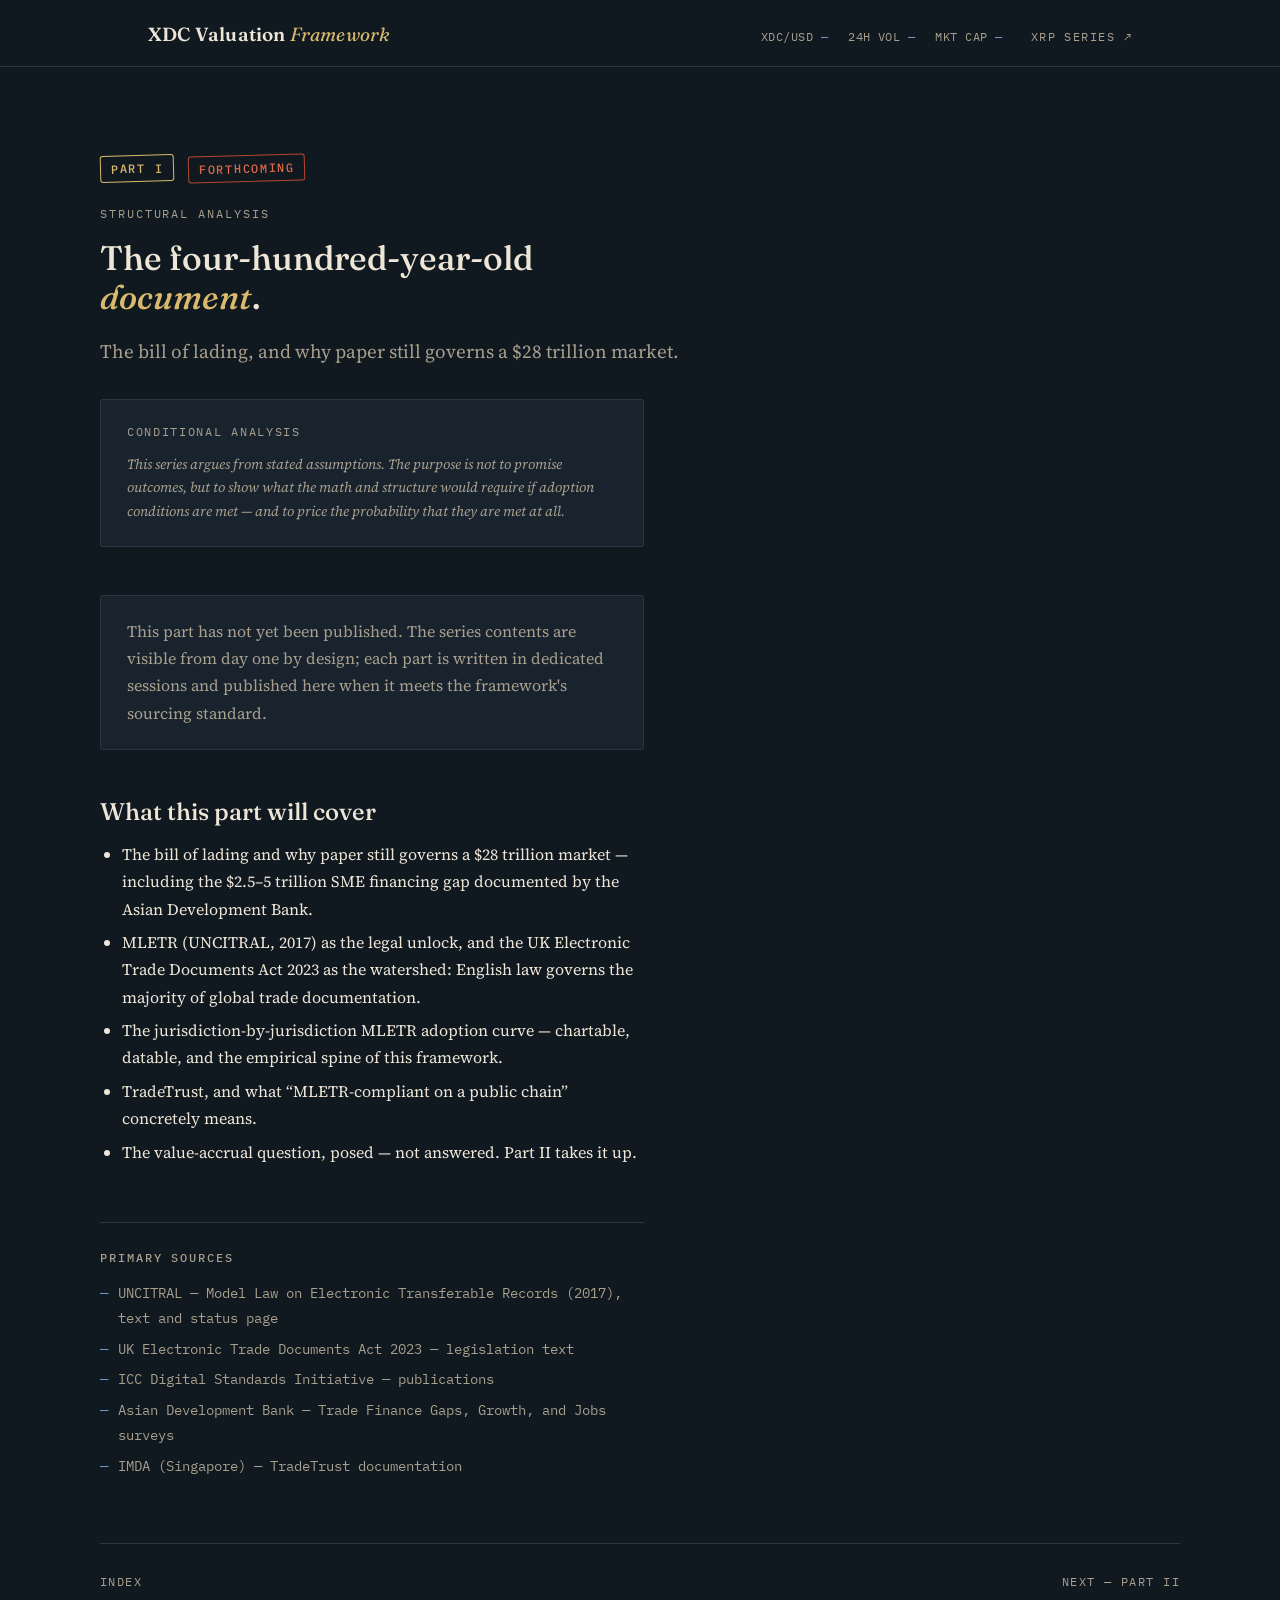
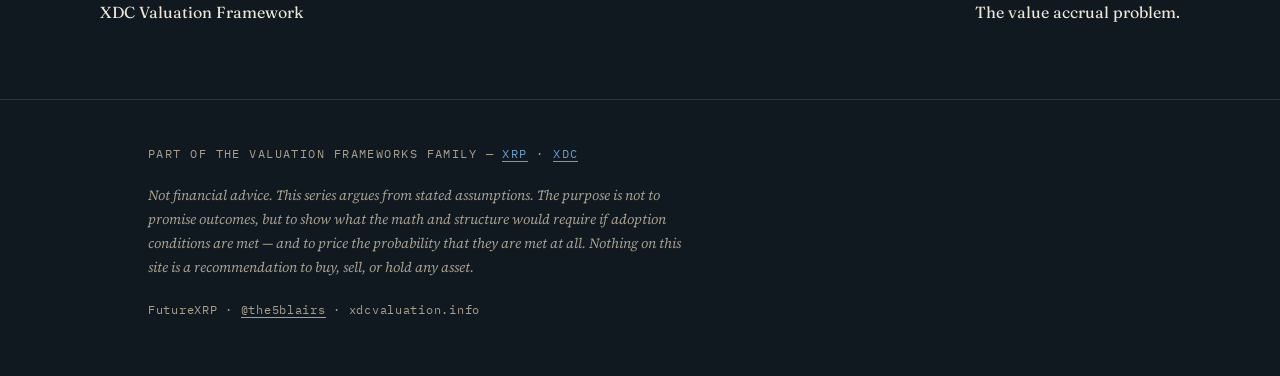
==== part1/index.html @ a6dd6096 "Build Phase 1 of xdcvaluation.info: landing page, design system, feeds, article shells - Documentary" ====
<!DOCTYPE html>
<html lang="en">
<head>
  <meta charset="utf-8">
  <meta name="viewport" content="width=device-width, initial-scale=1">
  <title>Part I — The four-hundred-year-old document. · XDC Valuation Framework</title>
  <meta name="description" content="The bill of lading, MLETR, the UK Electronic Trade Documents Act 2023, and the jurisdiction-by-jurisdiction legal transition that makes electronic trade documents possible.">
  <link rel="canonical" href="https://xdcvaluation.info/part1/">
  <meta name="theme-color" content="#101820">

  <meta property="og:type" content="article">
  <meta property="og:site_name" content="XDC Valuation Framework">
  <meta property="og:title" content="Part I — The four-hundred-year-old document.">
  <meta property="og:description" content="The bill of lading, MLETR, the UK Electronic Trade Documents Act 2023, and the jurisdiction-by-jurisdiction legal transition that makes electronic trade documents possible.">
  <meta property="og:url" content="https://xdcvaluation.info/part1/">
  <meta property="og:image" content="https://xdcvaluation.info/assets/og-image.png">
  <meta name="twitter:card" content="summary_large_image">
  <meta name="twitter:title" content="Part I — The four-hundred-year-old document.">
  <meta name="twitter:description" content="The bill of lading, MLETR, the UK Electronic Trade Documents Act 2023, and the jurisdiction-by-jurisdiction legal transition that makes electronic trade documents possible.">
  <meta name="twitter:image" content="https://xdcvaluation.info/assets/og-image.png">

  <link rel="icon" href="/assets/favicon.svg" type="image/svg+xml">
  <link rel="icon" href="/assets/favicon.png" type="image/png" sizes="600x600">

  <link rel="preconnect" href="https://fonts.googleapis.com">
  <link rel="preconnect" href="https://fonts.gstatic.com" crossorigin>
  <link rel="stylesheet" href="https://fonts.googleapis.com/css2?family=Fraunces:ital,opsz,wght@0,9..144,400..600;1,9..144,400..600&family=Source+Serif+4:ital,opsz,wght@0,8..60,400;0,8..60,600;1,8..60,400&family=IBM+Plex+Mono:wght@400;500&display=swap">
  <link rel="stylesheet" href="/styles.css">
</head>
<body>
  <a class="skip-link" href="#main">Skip to content</a>

  <header class="site-header">
    <div class="wrap">
      <div class="wordmark"><a href="/">XDC Valuation <span class="wordmark-sub">Framework</span></a></div>
      <div class="ticker" id="ticker" aria-label="XDC market data">
        <span>XDC/USD <span class="ticker-value" data-ticker="price">—</span></span>
        <span>24H VOL <span class="ticker-value" data-ticker="volume">—</span></span>
        <span>MKT CAP <span class="ticker-value" data-ticker="mcap">—</span></span>
      </div>
      <a class="sibling-link" href="https://xrpvaluation.info" rel="noopener">XRP Series ↗</a>
    </div>
  </header>

  <main id="main">
    <article class="article wrap">
      <header class="article-header">
        <div class="stamp-row">
          <span class="stamp stamp-manila">Part I</span>
          <span class="stamp stamp-seal">Forthcoming</span>
        </div>
        <p class="kicker">Structural Analysis</p>
        <h1>The four-hundred-year-old <em>document</em>.</h1>
        <p class="dek">The bill of lading, and why paper still governs a $28 trillion market.</p>
        <div class="panel panel-conditional">
          <span class="panel-label">Conditional analysis</span>
          <p>This series argues from stated assumptions. The purpose is not to promise outcomes, but to show what the math and structure would require if adoption conditions are met — and to price the probability that they are met at all.</p>
        </div>
      </header>

      <div class="article-body">
        <p class="forthcoming-note">This part has not yet been published. The series contents are visible from day one by design; each part is written in dedicated sessions and published here when it meets the framework's sourcing standard.</p>

        <h2>What this part will cover</h2>
        <ul>
          <li>The bill of lading and why paper still governs a $28 trillion market — including the $2.5–5 trillion SME financing gap documented by the Asian Development Bank.</li>
          <li>MLETR (UNCITRAL, 2017) as the legal unlock, and the UK Electronic Trade Documents Act 2023 as the watershed: English law governs the majority of global trade documentation.</li>
          <li>The jurisdiction-by-jurisdiction MLETR adoption curve — chartable, datable, and the empirical spine of this framework.</li>
          <li>TradeTrust, and what “MLETR-compliant on a public chain” concretely means.</li>
          <li>The value-accrual question, posed — not answered. Part II takes it up.</li>
        </ul>

        <section class="sources" aria-label="Primary sources">
          <h2>Primary sources</h2>
          <ul>
            <li>UNCITRAL — Model Law on Electronic Transferable Records (2017), text and status page</li>
            <li>UK Electronic Trade Documents Act 2023 — legislation text</li>
            <li>ICC Digital Standards Initiative — publications</li>
            <li>Asian Development Bank — Trade Finance Gaps, Growth, and Jobs surveys</li>
            <li>IMDA (Singapore) — TradeTrust documentation</li>
          </ul>
        </section>
      </div>

      <nav class="prevnext" aria-label="Series navigation">
        <a href="/" class="prevnext-prev">
          <span class="prevnext-label">Index</span>
          <span class="prevnext-title">XDC Valuation Framework</span>
        </a>
        <a href="/part2/" class="prevnext-next">
          <span class="prevnext-label">Next — Part II</span>
          <span class="prevnext-title">The value accrual problem.</span>
        </a>
      </nav>
    </article>
  </main>

  <footer class="site-footer">
    <div class="wrap">
      <p class="footer-family">Part of the Valuation Frameworks family — <a href="https://xrpvaluation.info" rel="noopener">XRP</a> · <a href="/">XDC</a></p>
      <p class="footer-disclaimer">Not financial advice. This series argues from stated assumptions. The purpose is not to promise outcomes, but to show what the math and structure would require if adoption conditions are met — and to price the probability that they are met at all. Nothing on this site is a recommendation to buy, sell, or hold any asset.</p>
      <p class="footer-credit">FutureXRP · <a href="https://x.com/the5blairs" rel="noopener">@the5blairs</a> · xdcvaluation.info</p>
    </div>
  </footer>

  <script src="/main.js" defer></script>
</body>
</html>
---- styles.css ----
/* ============================================================
   XDC Valuation Framework — xdcvaluation.info
   Design system: "The Documentary Ledger"
   Trade documents, manila tags, carbon-copy ink, wax seals.
   ============================================================ */

/* ---------- Tokens ---------- */

:root {
  --ink:        #101820;  /* page background — deep documentary ink */
  --ink-raised: #18232E;  /* cards, panels */
  --paper:      #EDE6D6;  /* primary text — aged document paper */
  --paper-dim:  #A89F8D;  /* secondary text, captions */
  --manila:     #D9B96C;  /* primary accent — manila tag / ledger gilt */
  --carbon:     #6E9BC5;  /* secondary accent — carbon-copy blue */
  --seal:       #B5482E;  /* warnings, falsification, "Forthcoming" ONLY */
  --seal-text:  #D96A4A;  /* seal red lifted for small text (AA contrast on ink) */
  --rule:       #2A3642;  /* hairline ledger rules */

  --font-display: "Fraunces", Georgia, serif;
  --font-body: "Source Serif 4", Georgia, serif;
  --font-mono: "IBM Plex Mono", "Courier New", monospace;

  --fs-12: 12px;
  --fs-14: 14px;
  --fs-16: 16px;
  --fs-19: 19px;
  --fs-24: 24px;
  --fs-34: clamp(27px, 2.4vw + 18px, 34px);
  --fs-52: clamp(36px, 4.4vw + 20px, 52px);

  --measure: 68ch;
  --gutter: clamp(20px, 5vw, 48px);
  --max-width: 1080px;
}

/* ---------- Reset / base ---------- */

*, *::before, *::after { box-sizing: border-box; }

html {
  -webkit-text-size-adjust: 100%;
  scroll-behavior: smooth;
}

@media (prefers-reduced-motion: reduce) {
  html { scroll-behavior: auto; }
  *, *::before, *::after {
    animation-duration: 0.01ms !important;
    animation-iteration-count: 1 !important;
    transition-duration: 0.01ms !important;
  }
}

body {
  margin: 0;
  background: var(--ink);
  color: var(--paper);
  font-family: var(--font-body);
  font-size: var(--fs-16);
  line-height: 1.7;
  font-weight: 400;
}

h1, h2, h3, h4 {
  font-family: var(--font-display);
  font-weight: 500;
  line-height: 1.15;
  margin: 0;
}

h1 em, h2 em, h3 em, .em-accent {
  font-style: italic;
  color: var(--manila);
}

p { margin: 0 0 1em; }

a {
  color: var(--manila);
  text-decoration: none;
  border-bottom: 1px solid transparent;
  transition: border-color 120ms ease, color 120ms ease;
}

a:hover { border-bottom-color: var(--manila); }

/* Links inside running text carry a visible underline, not just color */
p a, .article-body li a, .sources li a {
  border-bottom-color: currentColor;
}

:focus-visible {
  outline: 2px solid var(--carbon);
  outline-offset: 2px;
}

img, svg { max-width: 100%; height: auto; }

ul, ol { padding-left: 1.4em; margin: 0 0 1em; }
li { margin-bottom: 0.4em; }

.skip-link {
  position: absolute;
  left: -9999px;
  top: 0;
  background: var(--ink-raised);
  color: var(--paper);
  padding: 8px 16px;
  z-index: 100;
  font-family: var(--font-mono);
  font-size: var(--fs-14);
}

.skip-link:focus {
  left: var(--gutter);
}

.wrap {
  max-width: var(--max-width);
  margin: 0 auto;
  padding-left: var(--gutter);
  padding-right: var(--gutter);
}

/* ---------- The Customs Stamp (signature element) ---------- */

.stamp {
  display: inline-block;
  font-family: var(--font-mono);
  font-size: var(--fs-12);
  font-weight: 500;
  text-transform: uppercase;
  letter-spacing: 0.14em;
  padding: 4px 10px 3px;
  border: 1px solid currentColor;
  border-radius: 3px;
  transform: rotate(-1.5deg);
  line-height: 1.5;
  white-space: nowrap;
}

.stamp-manila { color: var(--manila); }
.stamp-carbon { color: var(--carbon); }
.stamp-seal   { color: var(--seal-text); border-color: var(--seal); }

.stamp-row {
  display: flex;
  flex-wrap: wrap;
  gap: 10px 14px;
  align-items: center;
  margin-bottom: 18px;
}

/* ---------- Header bar ---------- */

.site-header {
  border-bottom: 1px solid var(--rule);
}

.site-header .wrap {
  display: flex;
  flex-wrap: wrap;
  align-items: baseline;
  gap: 8px 28px;
  padding-top: 18px;
  padding-bottom: 16px;
}

.wordmark {
  font-family: var(--font-display);
  font-size: var(--fs-19);
  font-weight: 600;
  letter-spacing: 0.01em;
}

.wordmark a {
  color: var(--paper);
  border-bottom: none;
}

.wordmark a:hover { color: var(--manila); }

.wordmark .wordmark-sub {
  font-style: italic;
  font-weight: 400;
  color: var(--manila);
}

.ticker {
  font-family: var(--font-mono);
  font-size: var(--fs-12);
  color: var(--paper-dim);
  letter-spacing: 0.04em;
  display: flex;
  flex-wrap: wrap;
  gap: 4px 20px;
  margin-left: auto;
}

.ticker .ticker-value {
  color: var(--carbon);
  font-weight: 500;
}

.sibling-link {
  font-family: var(--font-mono);
  font-size: var(--fs-12);
  text-transform: uppercase;
  letter-spacing: 0.12em;
  color: var(--paper-dim);
}

.sibling-link:hover {
  color: var(--manila);
  border-bottom-color: transparent;
}

@media (max-width: 720px) {
  .ticker {
    margin-left: 0;
    flex-basis: 100%;
    order: 3;
  }
}

/* ---------- Section scaffolding: ledger rules ---------- */

.section {
  border-top: 1px solid var(--rule);
  padding: 56px 0 72px;
}

.section-heading {
  display: flex;
  flex-wrap: wrap;
  align-items: baseline;
  gap: 8px 20px;
  margin: -56px 0 36px;           /* pull the heading up onto the rule */
  padding-top: 0;
  transform: translateY(-50%);
}

.section-heading h2 {
  font-size: var(--fs-24);
  background: var(--ink);
  padding-right: 18px;
}

.section-heading .section-index {
  font-family: var(--font-mono);
  font-size: var(--fs-12);
  color: var(--paper-dim);
  letter-spacing: 0.14em;
  text-transform: uppercase;
  background: var(--ink);
  padding-right: 14px;
}

.section-intro {
  max-width: var(--measure);
  color: var(--paper-dim);
  font-size: var(--fs-16);
  margin-bottom: 36px;
}

.section-intro strong { color: var(--paper); font-weight: 600; }

/* ---------- Hero ---------- */

.hero {
  padding: clamp(56px, 9vw, 110px) 0 64px;
}

.hero .stamp { margin-bottom: 26px; }

.hero h1 {
  font-size: var(--fs-52);
  font-weight: 550;
  max-width: 16ch;
  margin-bottom: 22px;
}

.hero .dek {
  font-size: var(--fs-19);
  color: var(--paper-dim);
  max-width: 52ch;
  margin-bottom: 40px;
}

/* Orchestrated page-load rise — hero only */
@media (prefers-reduced-motion: no-preference) {
  .hero > * {
    opacity: 0;
    transform: translateY(14px);
    animation: hero-rise 700ms cubic-bezier(0.22, 1, 0.36, 1) forwards;
  }
  .hero > *:nth-child(1) { animation-delay: 60ms; }
  .hero > *:nth-child(2) { animation-delay: 160ms; }
  .hero > *:nth-child(3) { animation-delay: 280ms; }
  .hero > *:nth-child(4) { animation-delay: 400ms; }
  @keyframes hero-rise {
    to { opacity: 1; transform: translateY(0); }
  }
}

/* ---------- Panels ---------- */

.panel {
  background: var(--ink-raised);
  border: 1px solid var(--rule);
  border-radius: 2px;
  padding: 22px 26px;
  max-width: var(--measure);
}

.panel .panel-label {
  display: block;
  font-family: var(--font-mono);
  font-size: var(--fs-12);
  text-transform: uppercase;
  letter-spacing: 0.14em;
  color: var(--paper-dim);
  margin-bottom: 10px;
}

.panel p:last-child { margin-bottom: 0; }

.panel-conditional p {
  font-size: var(--fs-14);
  color: var(--paper-dim);
  font-style: italic;
}

/* The honest core — the open question */
.open-question {
  padding: 0 0 72px;
}

.open-question .panel {
  border-left: 3px solid var(--carbon);
  padding: 28px 30px;
}

.open-question .stamp { margin-bottom: 18px; }

.open-question p {
  font-size: var(--fs-19);
  line-height: 1.65;
}

.open-question p:last-of-type { margin-bottom: 0; }

/* ---------- Contents list ---------- */

.contents-list {
  list-style: none;
  padding: 0;
  margin: 0;
  max-width: 76ch;
}

.contents-list li {
  display: grid;
  grid-template-columns: 92px 1fr;
  gap: 6px 22px;
  padding: 16px 0;
  border-bottom: 1px solid var(--rule);
  margin: 0;
}

.contents-list li:first-child { border-top: 1px solid var(--rule); }

.contents-list .contents-number {
  font-family: var(--font-mono);
  font-size: var(--fs-12);
  text-transform: uppercase;
  letter-spacing: 0.12em;
  color: var(--manila);
  padding-top: 5px;
}

.contents-list .contents-title {
  font-family: var(--font-display);
  font-size: var(--fs-19);
  font-weight: 500;
}

.contents-list .contents-title a {
  color: var(--paper);
  border-bottom: none;
}

.contents-list .contents-title a:hover { color: var(--manila); }

.contents-list .contents-line {
  grid-column: 2;
  font-size: var(--fs-14);
  color: var(--paper-dim);
  margin: 0;
}

.contents-list .contents-status {
  grid-column: 2;
  font-family: var(--font-mono);
  font-size: var(--fs-12);
  letter-spacing: 0.12em;
  text-transform: uppercase;
  color: var(--seal-text);
}

@media (max-width: 520px) {
  .contents-list li { grid-template-columns: 1fr; }
  .contents-list .contents-line,
  .contents-list .contents-status { grid-column: 1; }
}

/* ---------- Cards ---------- */

.cards {
  display: grid;
  grid-template-columns: repeat(auto-fill, minmax(300px, 1fr));
  gap: 22px;
}

.card {
  background: var(--ink-raised);
  border: 1px solid var(--rule);
  border-radius: 2px;
  padding: 24px 26px 22px;
  display: flex;
  flex-direction: column;
  transition: border-color 140ms ease;
  position: relative;
}

.card:hover { border-color: var(--manila); }

.card.card-coming:hover { border-color: var(--rule); }

.card .stamp-row { margin-bottom: 14px; }

.card .card-kicker {
  font-family: var(--font-mono);
  font-size: var(--fs-12);
  text-transform: uppercase;
  letter-spacing: 0.14em;
  color: var(--paper-dim);
  margin-bottom: 10px;
}

.card h3 {
  font-size: var(--fs-24);
  margin-bottom: 12px;
}

.card h3 a {
  color: var(--paper);
  border-bottom: none;
}

/* Whole-card click target without nesting interactive content */
.card h3 a::after {
  content: "";
  position: absolute;
  inset: 0;
}

.card h3 a:hover { color: inherit; }

.card .card-summary {
  font-size: var(--fs-14);
  color: var(--paper-dim);
  line-height: 1.65;
  margin-bottom: 16px;
}

.card .card-inside {
  list-style: none;
  padding: 0;
  margin: 0 0 18px;
  border-top: 1px solid var(--rule);
}

.card .card-inside li {
  font-size: var(--fs-14);
  color: var(--paper);
  padding: 8px 0 7px 18px;
  border-bottom: 1px solid var(--rule);
  margin: 0;
  position: relative;
}

.card .card-inside li::before {
  content: "·";
  position: absolute;
  left: 2px;
  color: var(--manila);
}

.card .card-meta {
  margin-top: auto;
  display: flex;
  flex-wrap: wrap;
  align-items: baseline;
  gap: 6px 14px;
  font-family: var(--font-mono);
  font-size: var(--fs-12);
  color: var(--paper-dim);
}

.card .card-tags {
  display: flex;
  flex-wrap: wrap;
  gap: 6px 12px;
}

.card .card-tag {
  color: var(--carbon);
  letter-spacing: 0.06em;
  text-transform: uppercase;
}

.card .card-date {
  margin-left: auto;
  letter-spacing: 0.06em;
}

.card.card-coming h3 { color: var(--paper-dim); }

.feed-empty,
.feed-error {
  font-family: var(--font-mono);
  font-size: var(--fs-14);
  color: var(--paper-dim);
  letter-spacing: 0.04em;
}

/* ---------- Falsification block ---------- */

.falsification {
  border: 1px solid var(--seal);
  border-radius: 2px;
  padding: 24px 26px;
  max-width: var(--measure);
  margin: 36px 0 0;
}

.falsification .stamp { margin-bottom: 16px; }

.falsification ol {
  font-family: var(--font-mono);
  font-size: var(--fs-14);
  line-height: 1.75;
  color: var(--paper);
  margin: 0;
  padding-left: 1.6em;
}

.falsification ol li { margin-bottom: 0.9em; }
.falsification ol li:last-child { margin-bottom: 0; }

.falsification .falsification-note {
  font-size: var(--fs-14);
  color: var(--paper-dim);
  margin: 14px 0 0;
  font-style: italic;
}

/* ---------- About ---------- */

.about-body {
  max-width: var(--measure);
}

.about-body p { font-size: var(--fs-16); }

/* ---------- Footer ---------- */

.site-footer {
  border-top: 1px solid var(--rule);
  padding: 44px 0 56px;
  font-size: var(--fs-14);
  color: var(--paper-dim);
}

.site-footer .footer-family {
  font-family: var(--font-mono);
  font-size: var(--fs-12);
  text-transform: uppercase;
  letter-spacing: 0.12em;
  margin-bottom: 20px;
}

.site-footer .footer-family a { color: var(--carbon); }

.site-footer .footer-disclaimer {
  max-width: var(--measure);
  font-style: italic;
}

.site-footer .footer-credit {
  font-family: var(--font-mono);
  font-size: var(--fs-12);
  letter-spacing: 0.06em;
  margin-top: 20px;
  margin-bottom: 0;
}

.site-footer .footer-credit a { color: var(--paper-dim); }
.site-footer .footer-credit a:hover { color: var(--manila); }

/* ---------- Article pages ---------- */

.article {
  padding: clamp(48px, 7vw, 88px) 0 72px;
}

.article-header {
  margin-bottom: 48px;
}

.article-header .kicker {
  font-family: var(--font-mono);
  font-size: var(--fs-12);
  text-transform: uppercase;
  letter-spacing: 0.16em;
  color: var(--paper-dim);
  margin: 22px 0 14px;
}

.article-header h1 {
  font-size: var(--fs-34);
  max-width: 22ch;
  margin-bottom: 18px;
}

.article-header .dek {
  font-size: var(--fs-19);
  color: var(--paper-dim);
  max-width: var(--measure);
  margin-bottom: 32px;
}

.article-body {
  max-width: var(--measure);
}

.article-body h2 {
  font-size: var(--fs-24);
  margin: 48px 0 16px;
}

.article-body h3 {
  font-size: var(--fs-19);
  margin: 36px 0 12px;
}

.article-body p { font-size: var(--fs-16); }

.article-body blockquote {
  margin: 28px 0;
  padding: 4px 0 4px 24px;
  border-left: 2px solid var(--manila);
  font-style: italic;
  color: var(--paper-dim);
}

.article-body figure {
  margin: 32px 0;
}

.article-body figcaption {
  font-family: var(--font-mono);
  font-size: var(--fs-12);
  color: var(--paper-dim);
  letter-spacing: 0.06em;
  margin-top: 10px;
}

.article-body table {
  width: 100%;
  border-collapse: collapse;
  font-family: var(--font-mono);
  font-size: var(--fs-14);
  margin: 28px 0;
}

.article-body th, .article-body td {
  text-align: left;
  padding: 9px 14px 8px 0;
  border-bottom: 1px solid var(--rule);
}

.article-body th {
  color: var(--paper-dim);
  font-weight: 500;
  text-transform: uppercase;
  font-size: var(--fs-12);
  letter-spacing: 0.1em;
}

.forthcoming-note {
  background: var(--ink-raised);
  border: 1px solid var(--rule);
  border-radius: 2px;
  padding: 22px 26px;
  font-size: var(--fs-16);
  color: var(--paper-dim);
}

/* Sources block — the typewritten manifest voice */
.sources {
  border-top: 1px solid var(--rule);
  margin-top: 56px;
  padding-top: 8px;
}

.sources h2 {
  font-family: var(--font-mono);
  font-size: var(--fs-12);
  font-weight: 500;
  text-transform: uppercase;
  letter-spacing: 0.16em;
  color: var(--paper-dim);
  margin: 20px 0 16px;
}

.sources ul {
  list-style: none;
  padding: 0;
  margin: 0;
  font-family: var(--font-mono);
  font-size: var(--fs-14);
  line-height: 1.8;
}

.sources li {
  padding-left: 18px;
  position: relative;
  color: var(--paper-dim);
}

.sources li::before {
  content: "—";
  position: absolute;
  left: 0;
  color: var(--carbon);
}

.sources a { color: var(--carbon); }

/* Prev / next */
.prevnext {
  display: flex;
  justify-content: space-between;
  gap: 20px;
  border-top: 1px solid var(--rule);
  margin-top: 64px;
  padding-top: 28px;
  font-family: var(--font-mono);
  font-size: var(--fs-14);
}

.prevnext a {
  color: var(--paper-dim);
  max-width: 44%;
}

.prevnext a:hover { color: var(--manila); border-bottom-color: transparent; }

.prevnext .prevnext-label {
  display: block;
  font-size: var(--fs-12);
  text-transform: uppercase;
  letter-spacing: 0.12em;
  color: var(--paper-dim);
  margin-bottom: 6px;
}

.prevnext .prevnext-title {
  font-family: var(--font-display);
  font-size: var(--fs-16);
  color: var(--paper);
}

.prevnext a:hover .prevnext-title { color: var(--manila); }

.prevnext .prevnext-next { text-align: right; margin-left: auto; }

/* ---------- Small screens ---------- */

@media (max-width: 420px) {
  .card { padding: 20px 18px 18px; }
  .panel { padding: 18px 18px; }
  .open-question .panel { padding: 22px 20px; }
}
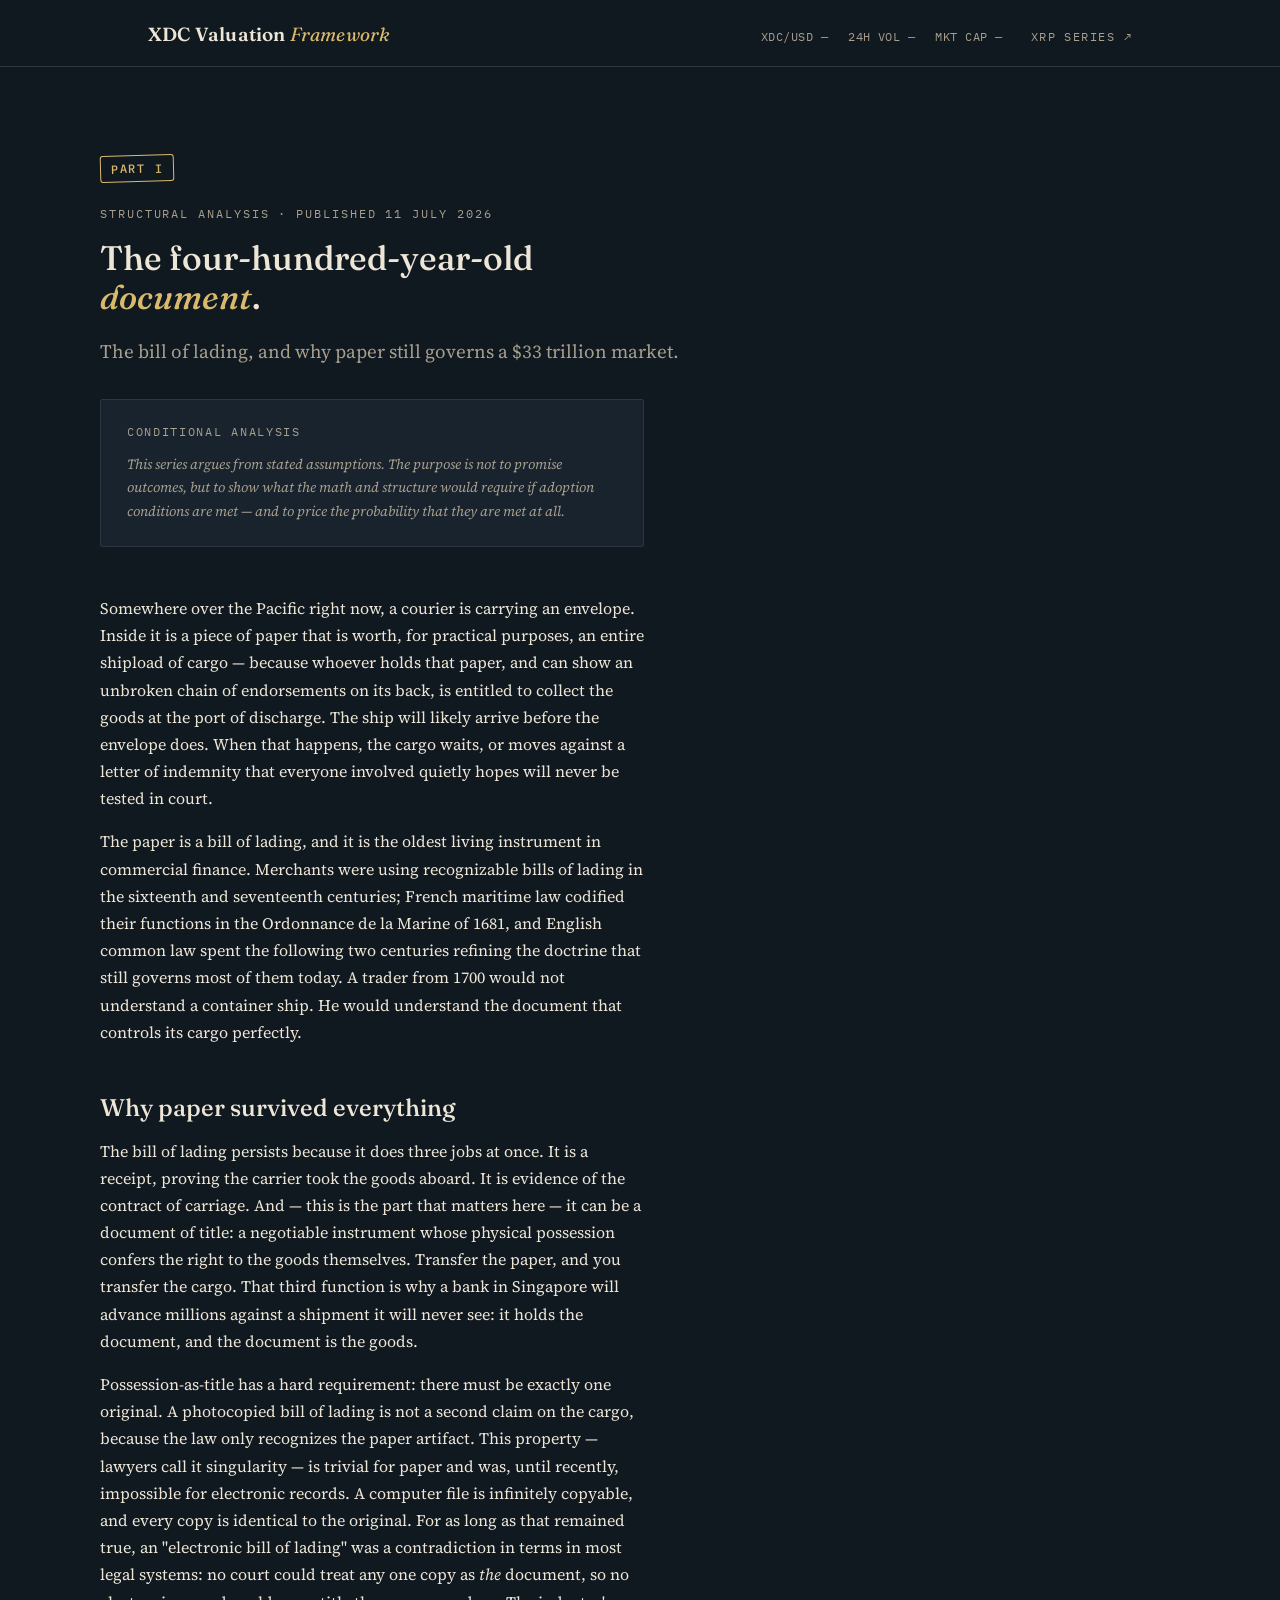
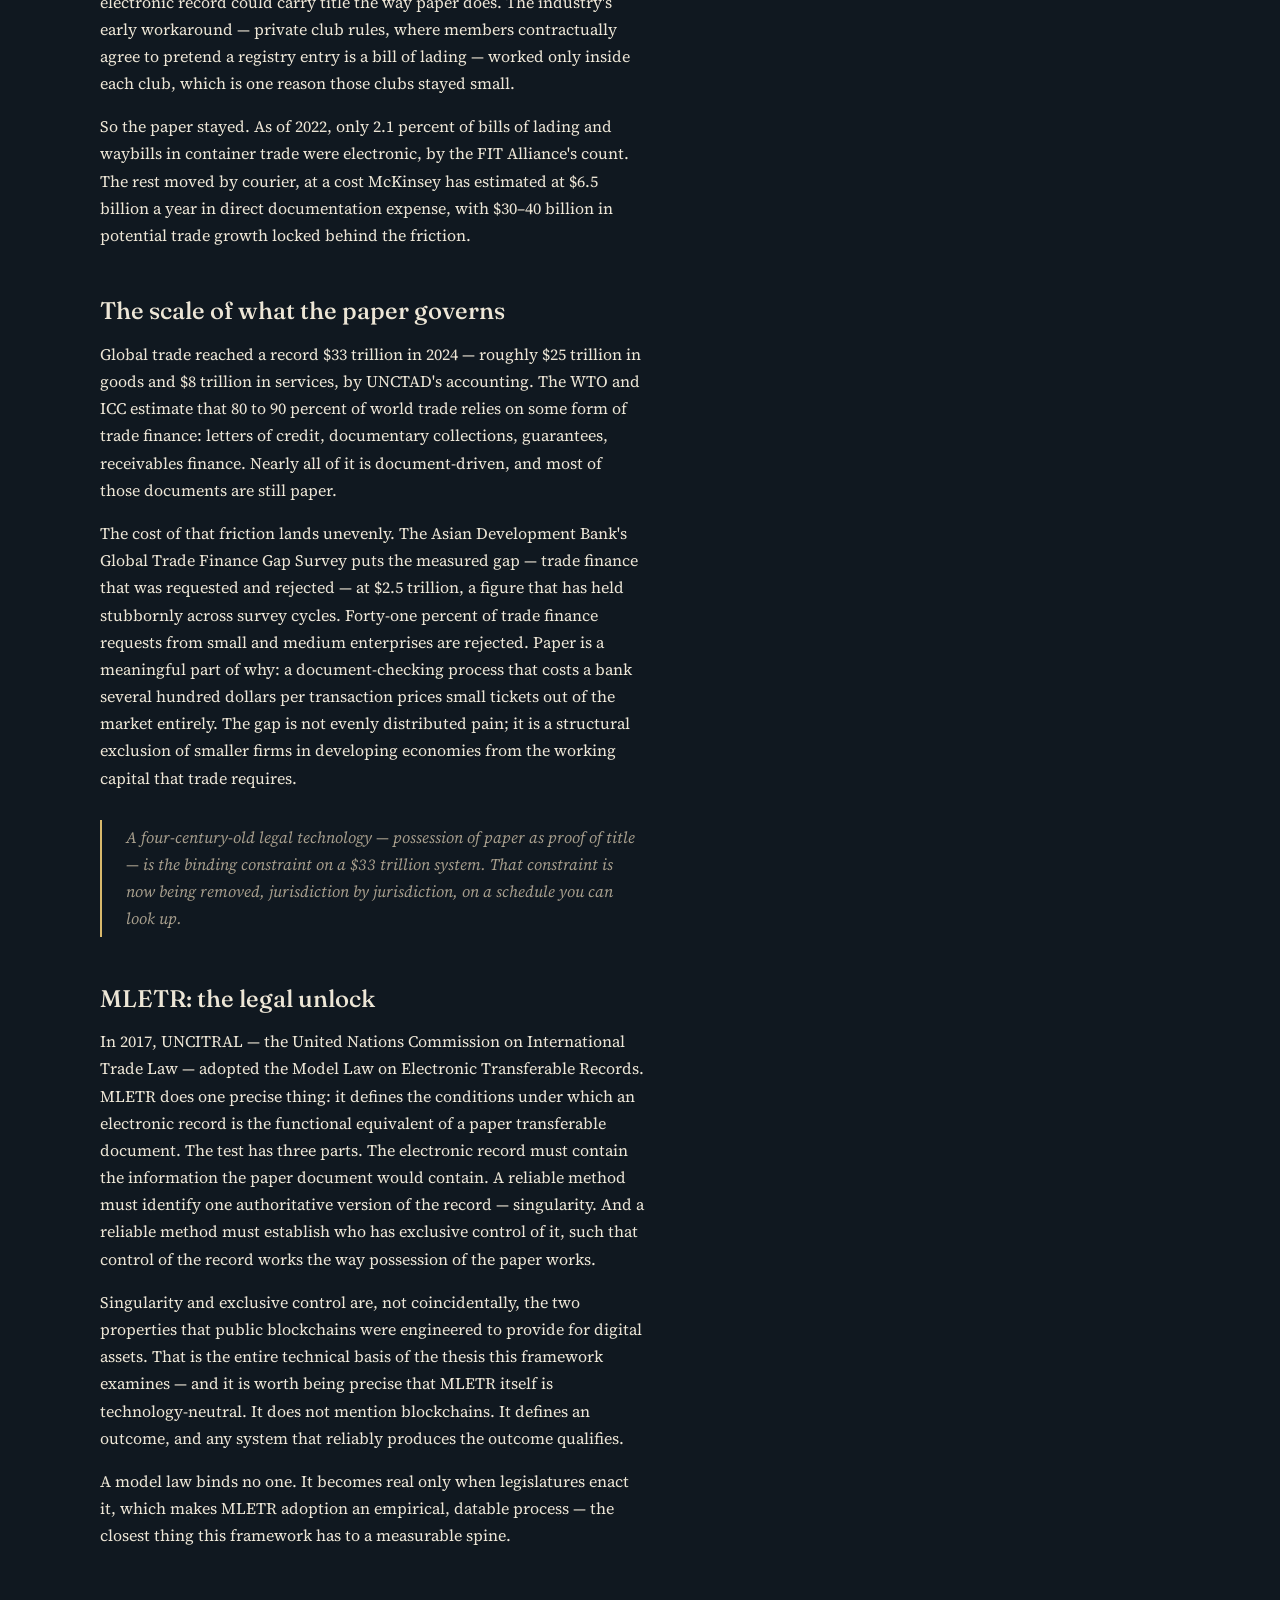
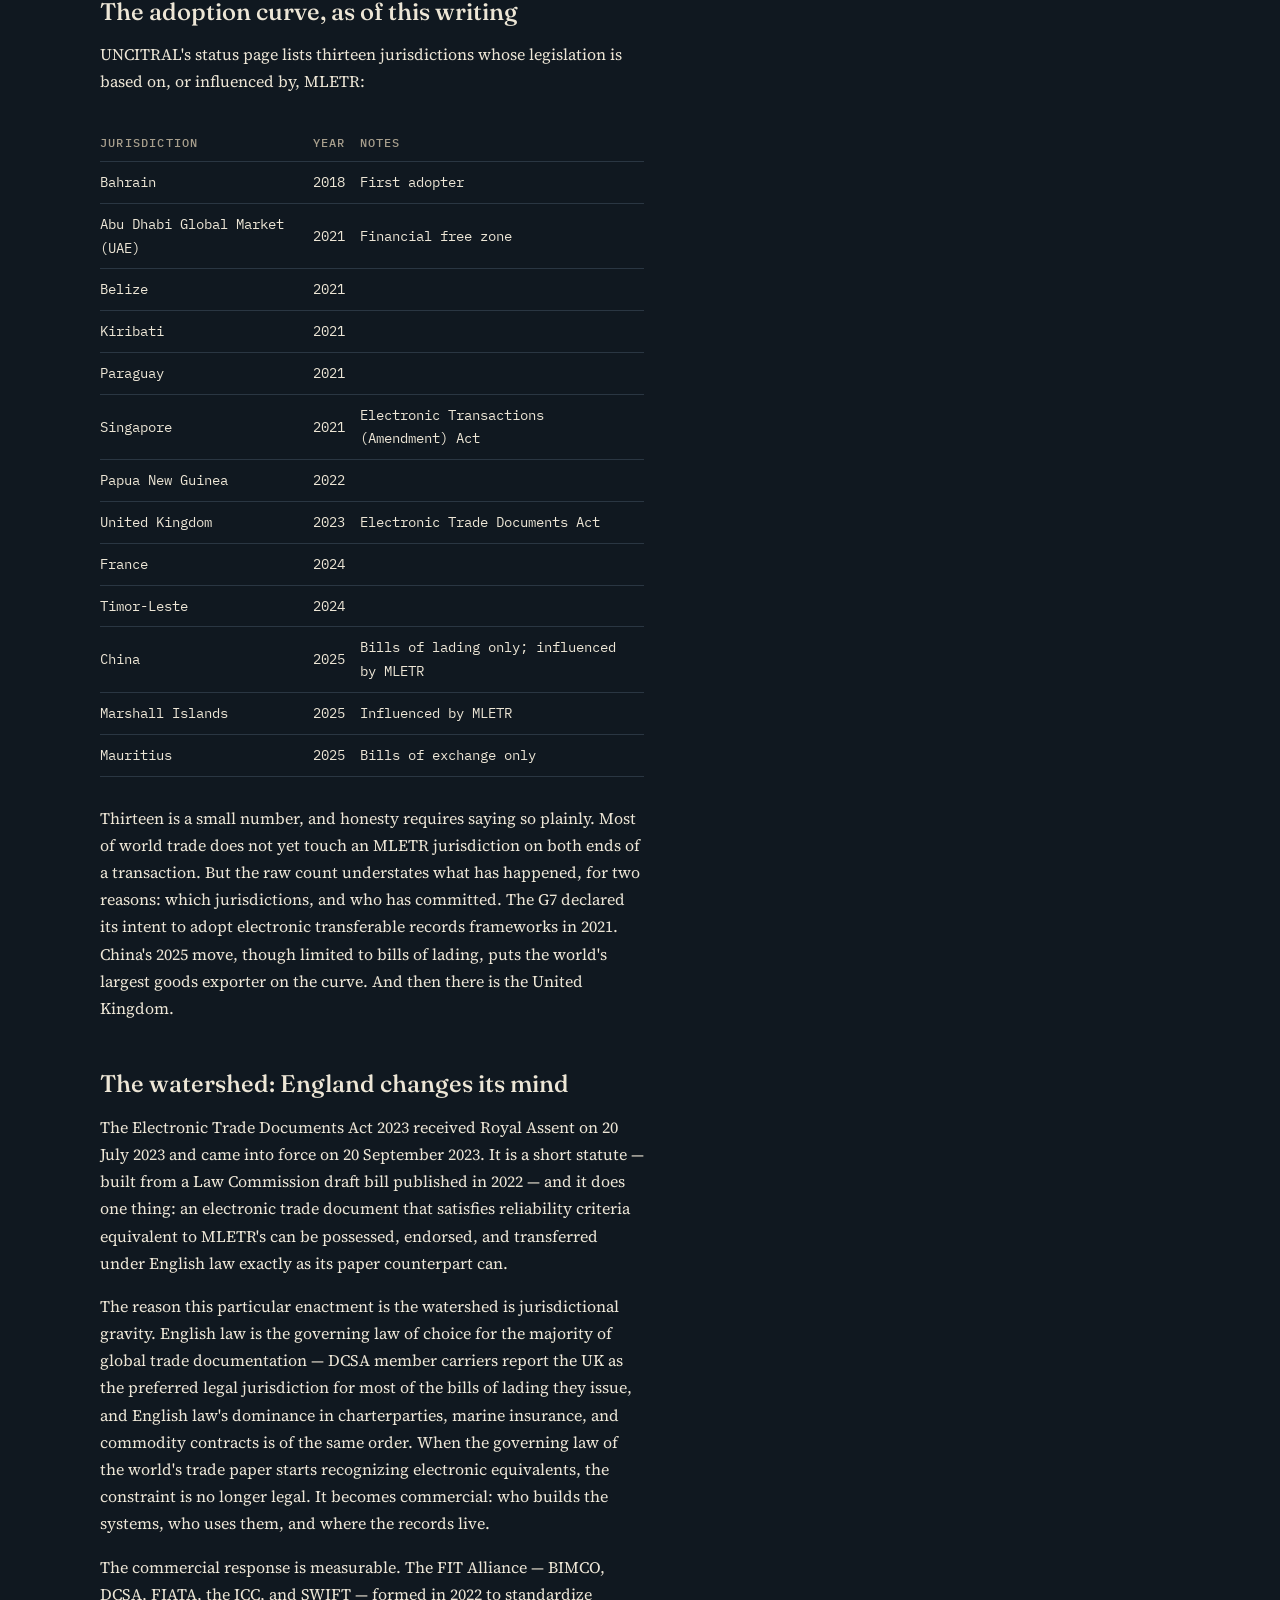
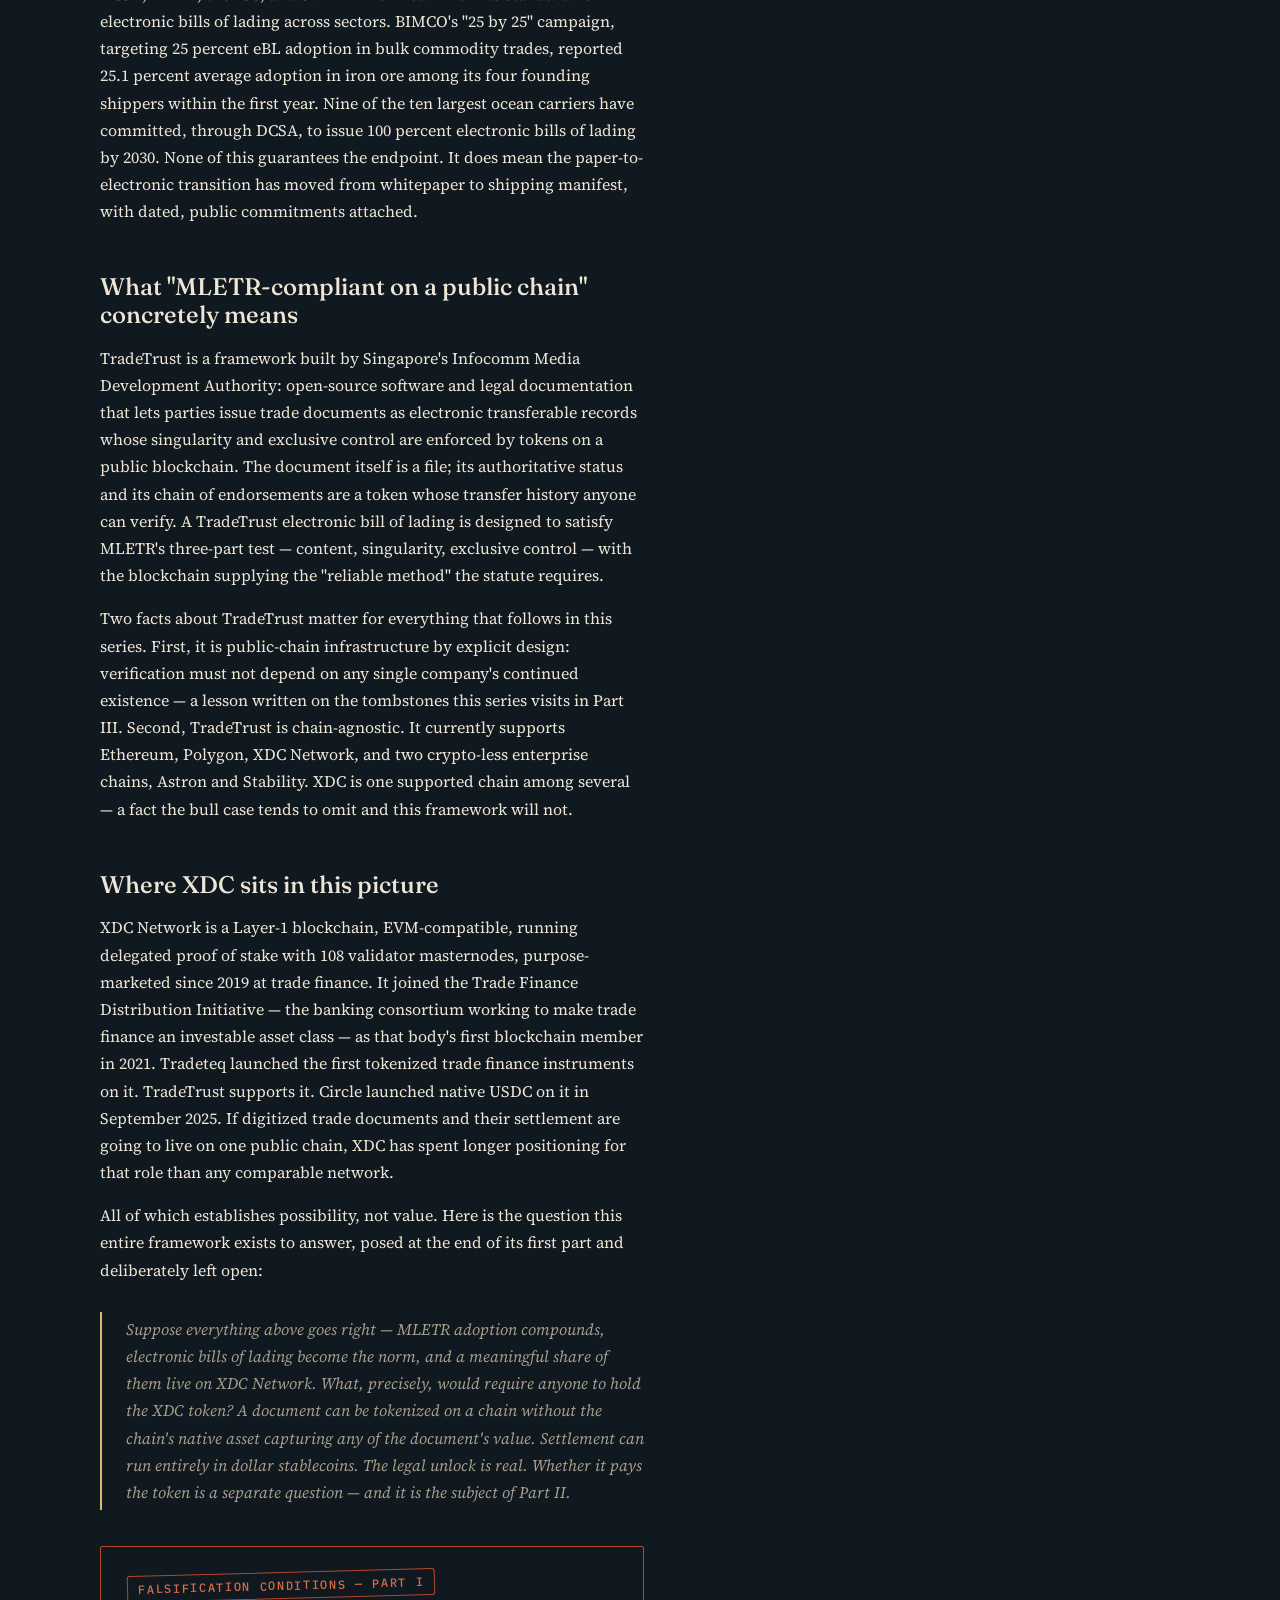
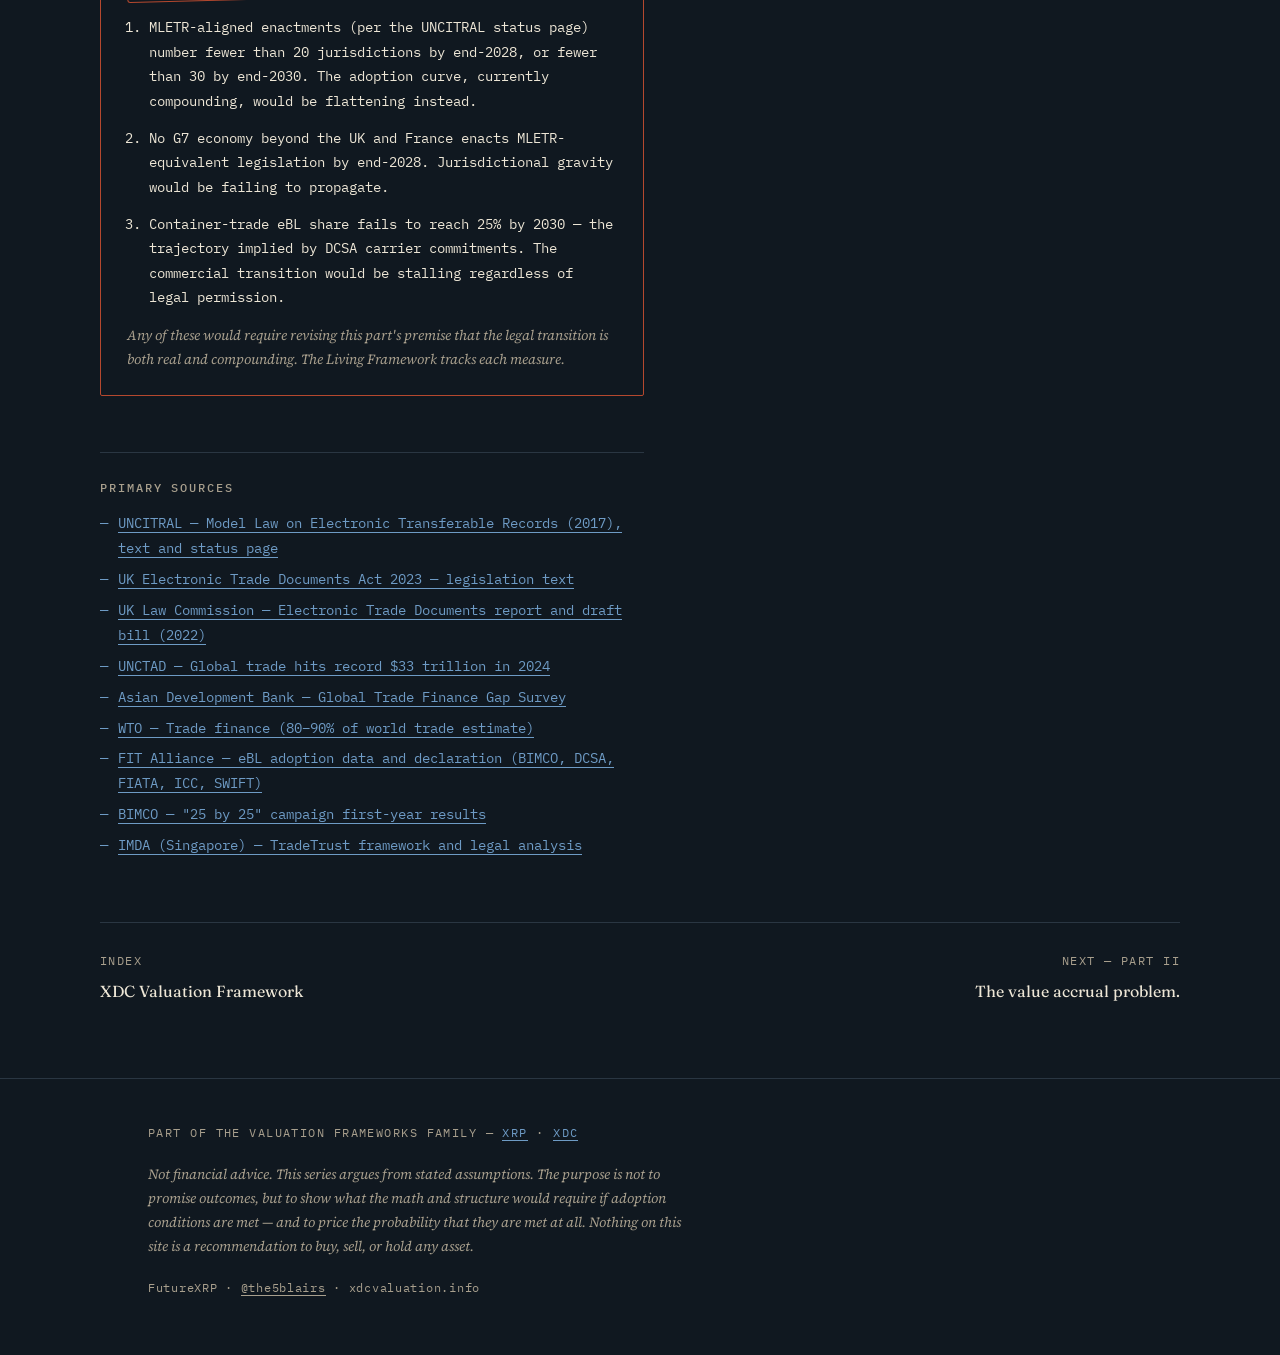
==== commit 55f7dd73: "Publish the five-part series: all articles written and live - Part I: the bill of lading, MLETR's th" ====
--- a/part1/index.html
+++ b/part1/index.html
@@ -14,9 +14,10 @@
   <meta property="og:description" content="The bill of lading, MLETR, the UK Electronic Trade Documents Act 2023, and the jurisdiction-by-jurisdiction legal transition that makes electronic trade documents possible.">
   <meta property="og:url" content="https://xdcvaluation.info/part1/">
   <meta property="og:image" content="https://xdcvaluation.info/assets/og-image.png">
+  <meta property="article:published_time" content="2026-07-11">
   <meta name="twitter:card" content="summary_large_image">
   <meta name="twitter:title" content="Part I — The four-hundred-year-old document.">
-  <meta name="twitter:description" content="The bill of lading, MLETR, the UK Electronic Trade Documents Act 2023, and the jurisdiction-by-jurisdiction legal transition that makes electronic trade documents possible.">
+  <meta name="twitter:description" content="The bill of lading, MLETR, the ETDA 2023, and the legal transition that makes electronic trade documents possible.">
   <meta name="twitter:image" content="https://xdcvaluation.info/assets/og-image.png">
 
   <link rel="icon" href="/assets/favicon.svg" type="image/svg+xml">
@@ -47,11 +48,10 @@
       <header class="article-header">
         <div class="stamp-row">
           <span class="stamp stamp-manila">Part I</span>
-          <span class="stamp stamp-seal">Forthcoming</span>
         </div>
-        <p class="kicker">Structural Analysis</p>
+        <p class="kicker">Structural Analysis · Published 11 July 2026</p>
         <h1>The four-hundred-year-old <em>document</em>.</h1>
-        <p class="dek">The bill of lading, and why paper still governs a $28 trillion market.</p>
+        <p class="dek">The bill of lading, and why paper still governs a $33 trillion market.</p>
         <div class="panel panel-conditional">
           <span class="panel-label">Conditional analysis</span>
           <p>This series argues from stated assumptions. The purpose is not to promise outcomes, but to show what the math and structure would require if adoption conditions are met — and to price the probability that they are met at all.</p>
@@ -59,25 +59,107 @@
       </header>
 
       <div class="article-body">
-        <p class="forthcoming-note">This part has not yet been published. The series contents are visible from day one by design; each part is written in dedicated sessions and published here when it meets the framework's sourcing standard.</p>
+        <p>Somewhere over the Pacific right now, a courier is carrying an envelope. Inside it is a piece of paper that is worth, for practical purposes, an entire shipload of cargo — because whoever holds that paper, and can show an unbroken chain of endorsements on its back, is entitled to collect the goods at the port of discharge. The ship will likely arrive before the envelope does. When that happens, the cargo waits, or moves against a letter of indemnity that everyone involved quietly hopes will never be tested in court.</p>
 
-        <h2>What this part will cover</h2>
-        <ul>
-          <li>The bill of lading and why paper still governs a $28 trillion market — including the $2.5–5 trillion SME financing gap documented by the Asian Development Bank.</li>
-          <li>MLETR (UNCITRAL, 2017) as the legal unlock, and the UK Electronic Trade Documents Act 2023 as the watershed: English law governs the majority of global trade documentation.</li>
-          <li>The jurisdiction-by-jurisdiction MLETR adoption curve — chartable, datable, and the empirical spine of this framework.</li>
-          <li>TradeTrust, and what “MLETR-compliant on a public chain” concretely means.</li>
-          <li>The value-accrual question, posed — not answered. Part II takes it up.</li>
-        </ul>
+        <p>The paper is a bill of lading, and it is the oldest living instrument in commercial finance. Merchants were using recognizable bills of lading in the sixteenth and seventeenth centuries; French maritime law codified their functions in the Ordonnance de la Marine of 1681, and English common law spent the following two centuries refining the doctrine that still governs most of them today. A trader from 1700 would not understand a container ship. He would understand the document that controls its cargo perfectly.</p>
+
+        <h2>Why paper survived everything</h2>
+
+        <p>The bill of lading persists because it does three jobs at once. It is a receipt, proving the carrier took the goods aboard. It is evidence of the contract of carriage. And — this is the part that matters here — it can be a document of title: a negotiable instrument whose physical possession confers the right to the goods themselves. Transfer the paper, and you transfer the cargo. That third function is why a bank in Singapore will advance millions against a shipment it will never see: it holds the document, and the document is the goods.</p>
+
+        <p>Possession-as-title has a hard requirement: there must be exactly one original. A photocopied bill of lading is not a second claim on the cargo, because the law only recognizes the paper artifact. This property — lawyers call it singularity — is trivial for paper and was, until recently, impossible for electronic records. A computer file is infinitely copyable, and every copy is identical to the original. For as long as that remained true, an "electronic bill of lading" was a contradiction in terms in most legal systems: no court could treat any one copy as <em>the</em> document, so no electronic record could carry title the way paper does. The industry's early workaround — private club rules, where members contractually agree to pretend a registry entry is a bill of lading — worked only inside each club, which is one reason those clubs stayed small.</p>
+
+        <p>So the paper stayed. As of 2022, only 2.1 percent of bills of lading and waybills in container trade were electronic, by the FIT Alliance's count. The rest moved by courier, at a cost McKinsey has estimated at $6.5 billion a year in direct documentation expense, with $30–40 billion in potential trade growth locked behind the friction.</p>
+
+        <h2>The scale of what the paper governs</h2>
+
+        <p>Global trade reached a record $33 trillion in 2024 — roughly $25 trillion in goods and $8 trillion in services, by UNCTAD's accounting. The WTO and ICC estimate that 80 to 90 percent of world trade relies on some form of trade finance: letters of credit, documentary collections, guarantees, receivables finance. Nearly all of it is document-driven, and most of those documents are still paper.</p>
+
+        <p>The cost of that friction lands unevenly. The Asian Development Bank's Global Trade Finance Gap Survey puts the measured gap — trade finance that was requested and rejected — at $2.5 trillion, a figure that has held stubbornly across survey cycles. Forty-one percent of trade finance requests from small and medium enterprises are rejected. Paper is a meaningful part of why: a document-checking process that costs a bank several hundred dollars per transaction prices small tickets out of the market entirely. The gap is not evenly distributed pain; it is a structural exclusion of smaller firms in developing economies from the working capital that trade requires.</p>
+
+        <blockquote>A four-century-old legal technology — possession of paper as proof of title — is the binding constraint on a $33 trillion system. That constraint is now being removed, jurisdiction by jurisdiction, on a schedule you can look up.</blockquote>
+
+        <h2>MLETR: the legal unlock</h2>
+
+        <p>In 2017, UNCITRAL — the United Nations Commission on International Trade Law — adopted the Model Law on Electronic Transferable Records. MLETR does one precise thing: it defines the conditions under which an electronic record is the functional equivalent of a paper transferable document. The test has three parts. The electronic record must contain the information the paper document would contain. A reliable method must identify one authoritative version of the record — singularity. And a reliable method must establish who has exclusive control of it, such that control of the record works the way possession of the paper works.</p>
+
+        <p>Singularity and exclusive control are, not coincidentally, the two properties that public blockchains were engineered to provide for digital assets. That is the entire technical basis of the thesis this framework examines — and it is worth being precise that MLETR itself is technology-neutral. It does not mention blockchains. It defines an outcome, and any system that reliably produces the outcome qualifies.</p>
+
+        <p>A model law binds no one. It becomes real only when legislatures enact it, which makes MLETR adoption an empirical, datable process — the closest thing this framework has to a measurable spine.</p>
+
+        <h2>The adoption curve, as of this writing</h2>
+
+        <p>UNCITRAL's status page lists thirteen jurisdictions whose legislation is based on, or influenced by, MLETR:</p>
+
+        <div class="table-scroll">
+        <table>
+          <thead>
+            <tr><th scope="col">Jurisdiction</th><th scope="col">Year</th><th scope="col">Notes</th></tr>
+          </thead>
+          <tbody>
+            <tr><td>Bahrain</td><td>2018</td><td>First adopter</td></tr>
+            <tr><td>Abu Dhabi Global Market (UAE)</td><td>2021</td><td>Financial free zone</td></tr>
+            <tr><td>Belize</td><td>2021</td><td></td></tr>
+            <tr><td>Kiribati</td><td>2021</td><td></td></tr>
+            <tr><td>Paraguay</td><td>2021</td><td></td></tr>
+            <tr><td>Singapore</td><td>2021</td><td>Electronic Transactions (Amendment) Act</td></tr>
+            <tr><td>Papua New Guinea</td><td>2022</td><td></td></tr>
+            <tr><td>United Kingdom</td><td>2023</td><td>Electronic Trade Documents Act</td></tr>
+            <tr><td>France</td><td>2024</td><td></td></tr>
+            <tr><td>Timor-Leste</td><td>2024</td><td></td></tr>
+            <tr><td>China</td><td>2025</td><td>Bills of lading only; influenced by MLETR</td></tr>
+            <tr><td>Marshall Islands</td><td>2025</td><td>Influenced by MLETR</td></tr>
+            <tr><td>Mauritius</td><td>2025</td><td>Bills of exchange only</td></tr>
+          </tbody>
+        </table>
+        </div>
+
+        <p>Thirteen is a small number, and honesty requires saying so plainly. Most of world trade does not yet touch an MLETR jurisdiction on both ends of a transaction. But the raw count understates what has happened, for two reasons: which jurisdictions, and who has committed. The G7 declared its intent to adopt electronic transferable records frameworks in 2021. China's 2025 move, though limited to bills of lading, puts the world's largest goods exporter on the curve. And then there is the United Kingdom.</p>
+
+        <h2>The watershed: England changes its mind</h2>
+
+        <p>The Electronic Trade Documents Act 2023 received Royal Assent on 20 July 2023 and came into force on 20 September 2023. It is a short statute — built from a Law Commission draft bill published in 2022 — and it does one thing: an electronic trade document that satisfies reliability criteria equivalent to MLETR's can be possessed, endorsed, and transferred under English law exactly as its paper counterpart can.</p>
+
+        <p>The reason this particular enactment is the watershed is jurisdictional gravity. English law is the governing law of choice for the majority of global trade documentation — DCSA member carriers report the UK as the preferred legal jurisdiction for most of the bills of lading they issue, and English law's dominance in charterparties, marine insurance, and commodity contracts is of the same order. When the governing law of the world's trade paper starts recognizing electronic equivalents, the constraint is no longer legal. It becomes commercial: who builds the systems, who uses them, and where the records live.</p>
+
+        <p>The commercial response is measurable. The FIT Alliance — BIMCO, DCSA, FIATA, the ICC, and SWIFT — formed in 2022 to standardize electronic bills of lading across sectors. BIMCO's "25 by 25" campaign, targeting 25 percent eBL adoption in bulk commodity trades, reported 25.1 percent average adoption in iron ore among its four founding shippers within the first year. Nine of the ten largest ocean carriers have committed, through DCSA, to issue 100 percent electronic bills of lading by 2030. None of this guarantees the endpoint. It does mean the paper-to-electronic transition has moved from whitepaper to shipping manifest, with dated, public commitments attached.</p>
+
+        <h2>What "MLETR-compliant on a public chain" concretely means</h2>
+
+        <p>TradeTrust is a framework built by Singapore's Infocomm Media Development Authority: open-source software and legal documentation that lets parties issue trade documents as electronic transferable records whose singularity and exclusive control are enforced by tokens on a public blockchain. The document itself is a file; its authoritative status and its chain of endorsements are a token whose transfer history anyone can verify. A TradeTrust electronic bill of lading is designed to satisfy MLETR's three-part test — content, singularity, exclusive control — with the blockchain supplying the "reliable method" the statute requires.</p>
+
+        <p>Two facts about TradeTrust matter for everything that follows in this series. First, it is public-chain infrastructure by explicit design: verification must not depend on any single company's continued existence — a lesson written on the tombstones this series visits in Part III. Second, TradeTrust is chain-agnostic. It currently supports Ethereum, Polygon, XDC Network, and two crypto-less enterprise chains, Astron and Stability. XDC is one supported chain among several — a fact the bull case tends to omit and this framework will not.</p>
+
+        <h2>Where XDC sits in this picture</h2>
+
+        <p>XDC Network is a Layer-1 blockchain, EVM-compatible, running delegated proof of stake with 108 validator masternodes, purpose-marketed since 2019 at trade finance. It joined the Trade Finance Distribution Initiative — the banking consortium working to make trade finance an investable asset class — as that body's first blockchain member in 2021. Tradeteq launched the first tokenized trade finance instruments on it. TradeTrust supports it. Circle launched native USDC on it in September 2025. If digitized trade documents and their settlement are going to live on one public chain, XDC has spent longer positioning for that role than any comparable network.</p>
+
+        <p>All of which establishes possibility, not value. Here is the question this entire framework exists to answer, posed at the end of its first part and deliberately left open:</p>
+
+        <blockquote>Suppose everything above goes right — MLETR adoption compounds, electronic bills of lading become the norm, and a meaningful share of them live on XDC Network. What, precisely, would require anyone to hold the XDC token? A document can be tokenized on a chain without the chain's native asset capturing any of the document's value. Settlement can run entirely in dollar stablecoins. The legal unlock is real. Whether it pays the token is a separate question — and it is the subject of Part II.</blockquote>
+
+        <div class="falsification">
+          <span class="stamp stamp-seal">Falsification conditions — Part I</span>
+          <ol>
+            <li>MLETR-aligned enactments (per the UNCITRAL status page) number fewer than 20 jurisdictions by end-2028, or fewer than 30 by end-2030. The adoption curve, currently compounding, would be flattening instead.</li>
+            <li>No G7 economy beyond the UK and France enacts MLETR-equivalent legislation by end-2028. Jurisdictional gravity would be failing to propagate.</li>
+            <li>Container-trade eBL share fails to reach 25% by 2030 — the trajectory implied by DCSA carrier commitments. The commercial transition would be stalling regardless of legal permission.</li>
+          </ol>
+          <p class="falsification-note">Any of these would require revising this part's premise that the legal transition is both real and compounding. The Living Framework tracks each measure.</p>
+        </div>
 
         <section class="sources" aria-label="Primary sources">
           <h2>Primary sources</h2>
           <ul>
-            <li>UNCITRAL — Model Law on Electronic Transferable Records (2017), text and status page</li>
-            <li>UK Electronic Trade Documents Act 2023 — legislation text</li>
-            <li>ICC Digital Standards Initiative — publications</li>
-            <li>Asian Development Bank — Trade Finance Gaps, Growth, and Jobs surveys</li>
-            <li>IMDA (Singapore) — TradeTrust documentation</li>
+            <li><a href="https://uncitral.un.org/en/texts/ecommerce/modellaw/electronic_transferable_records" rel="noopener">UNCITRAL — Model Law on Electronic Transferable Records (2017), text and status page</a></li>
+            <li><a href="https://www.legislation.gov.uk/ukpga/2023/38" rel="noopener">UK Electronic Trade Documents Act 2023 — legislation text</a></li>
+            <li><a href="https://lawcom.gov.uk/project/electronic-trade-documents/" rel="noopener">UK Law Commission — Electronic Trade Documents report and draft bill (2022)</a></li>
+            <li><a href="https://unctad.org/news/global-trade-hits-record-33-trillion-2024-driven-services-and-developing-economies" rel="noopener">UNCTAD — Global trade hits record $33 trillion in 2024</a></li>
+            <li><a href="https://www.adb.org/publications/adb-global-trade-finance-gap-survey" rel="noopener">Asian Development Bank — Global Trade Finance Gap Survey</a></li>
+            <li><a href="https://www.wto.org/english/thewto_e/coher_e/tr_finance_e.htm" rel="noopener">WTO — Trade finance (80–90% of world trade estimate)</a></li>
+            <li><a href="https://www.fit-alliance.org/" rel="noopener">FIT Alliance — eBL adoption data and declaration (BIMCO, DCSA, FIATA, ICC, SWIFT)</a></li>
+            <li><a href="https://www.bimco.org/insights-and-information/general-information/20240717-25-by-25-campaign-adoption-in-first-year" rel="noopener">BIMCO — "25 by 25" campaign first-year results</a></li>
+            <li><a href="https://www.tradetrust.io/" rel="noopener">IMDA (Singapore) — TradeTrust framework and legal analysis</a></li>
           </ul>
         </section>
       </div>
--- a/styles.css
+++ b/styles.css
@@ -678,13 +678,21 @@
   margin-top: 10px;
 }
 
+.table-scroll {
+  overflow-x: auto;
+  margin: 28px 0;
+}
+
 .article-body table {
   width: 100%;
+  min-width: 480px;
   border-collapse: collapse;
   font-family: var(--font-mono);
   font-size: var(--fs-14);
   margin: 28px 0;
 }
+
+.table-scroll table { margin: 0; }
 
 .article-body th, .article-body td {
   text-align: left;
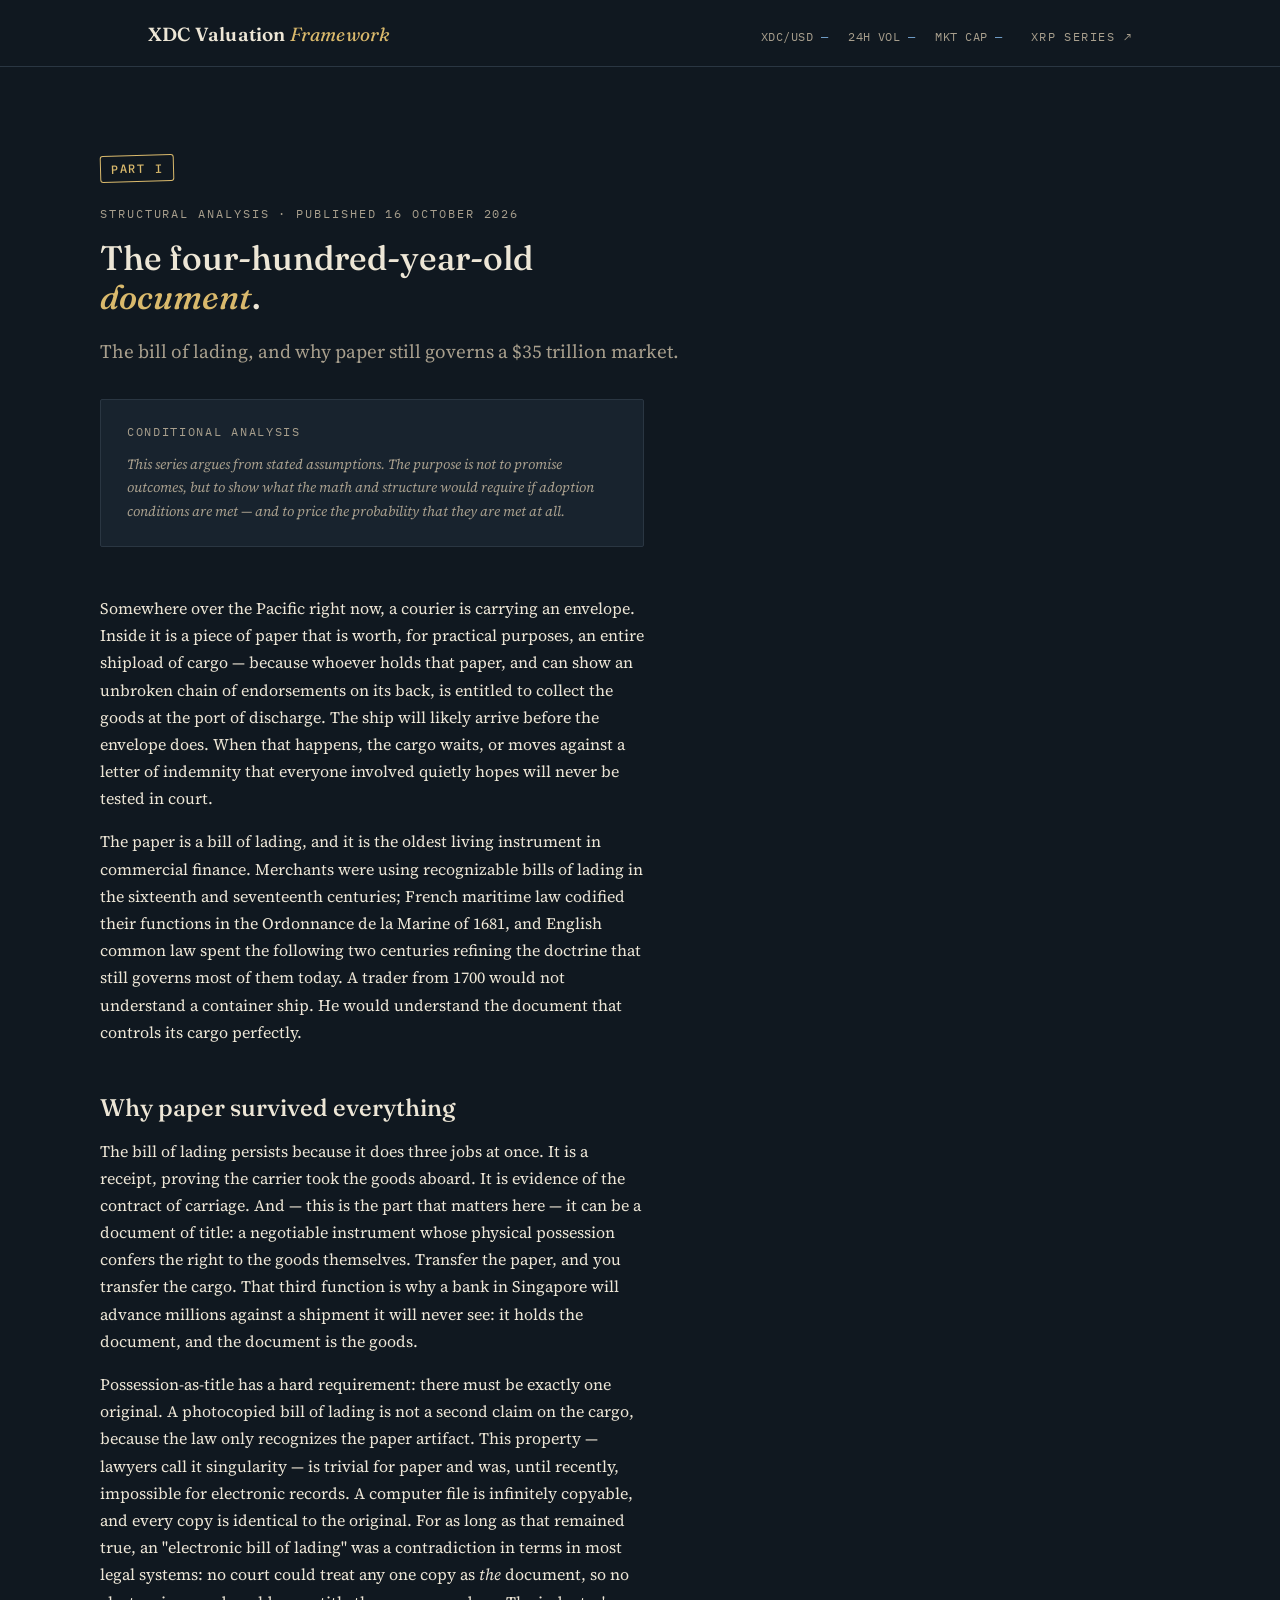
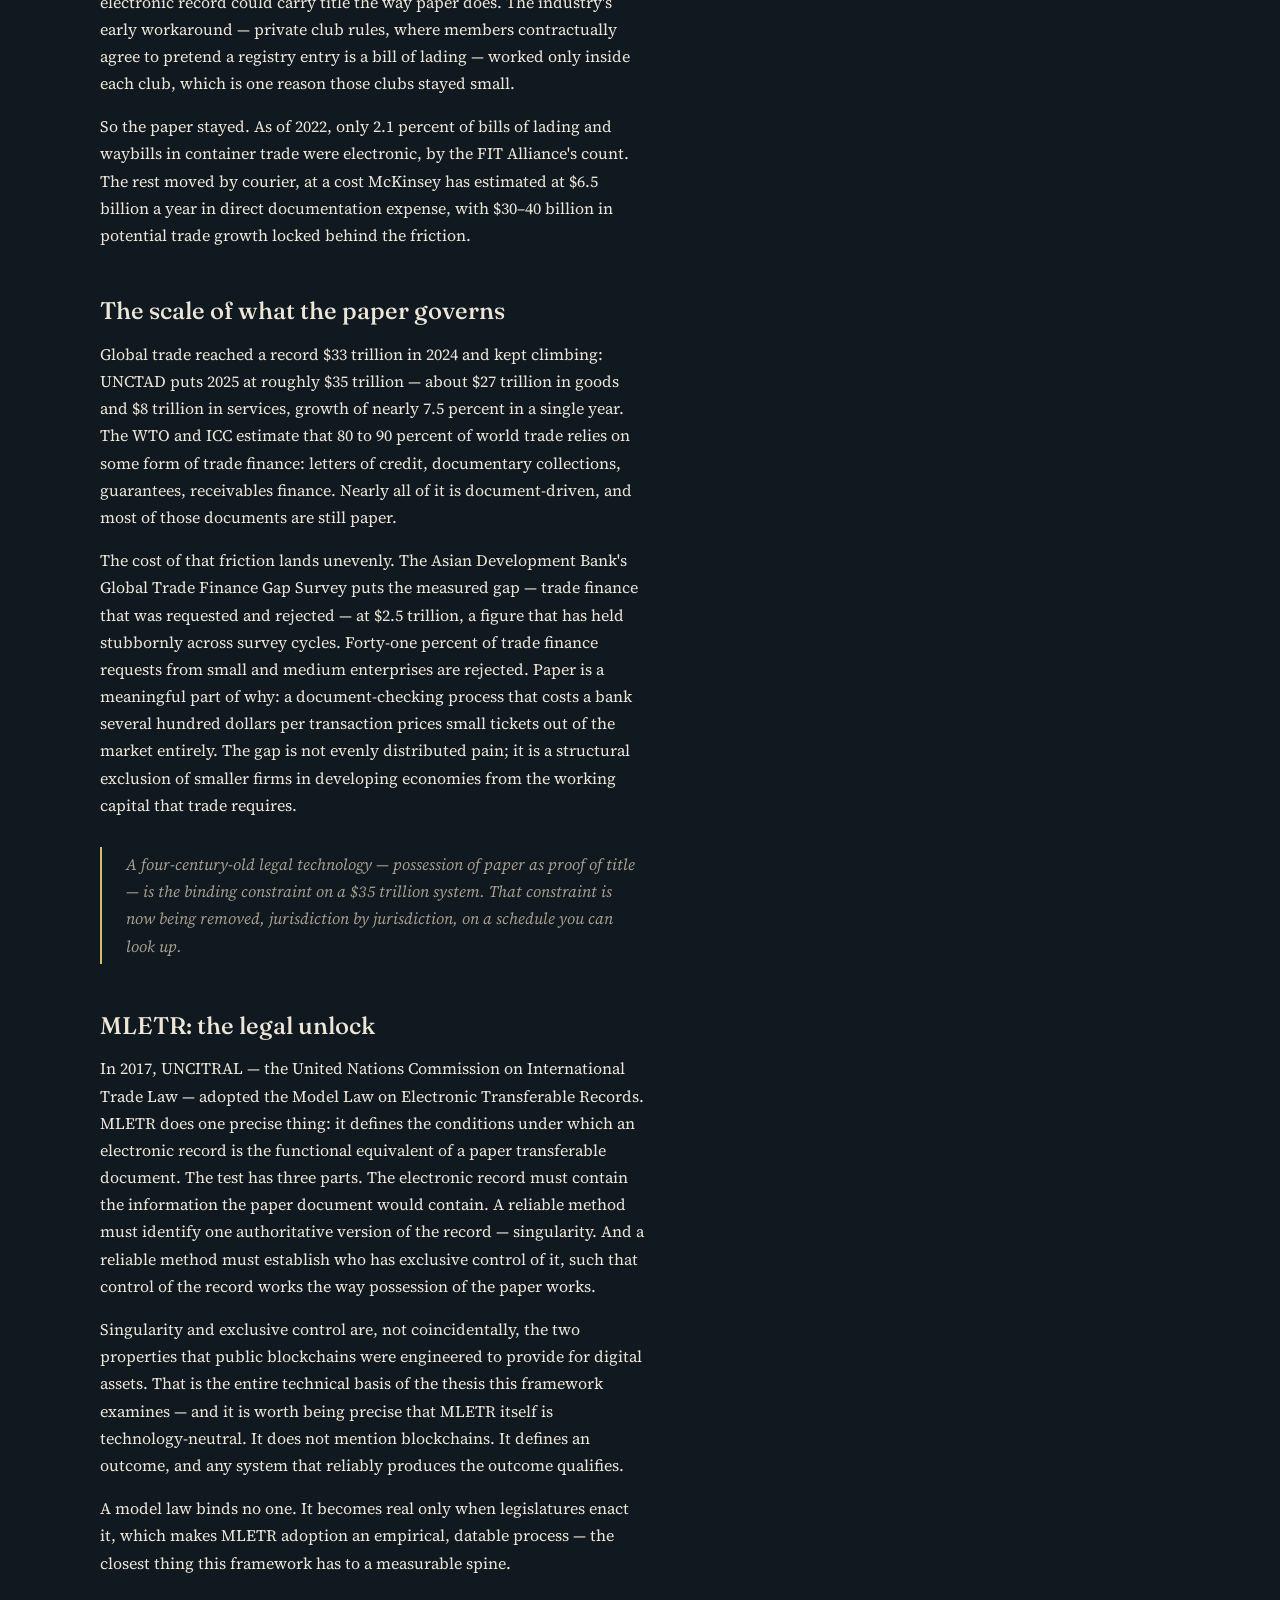
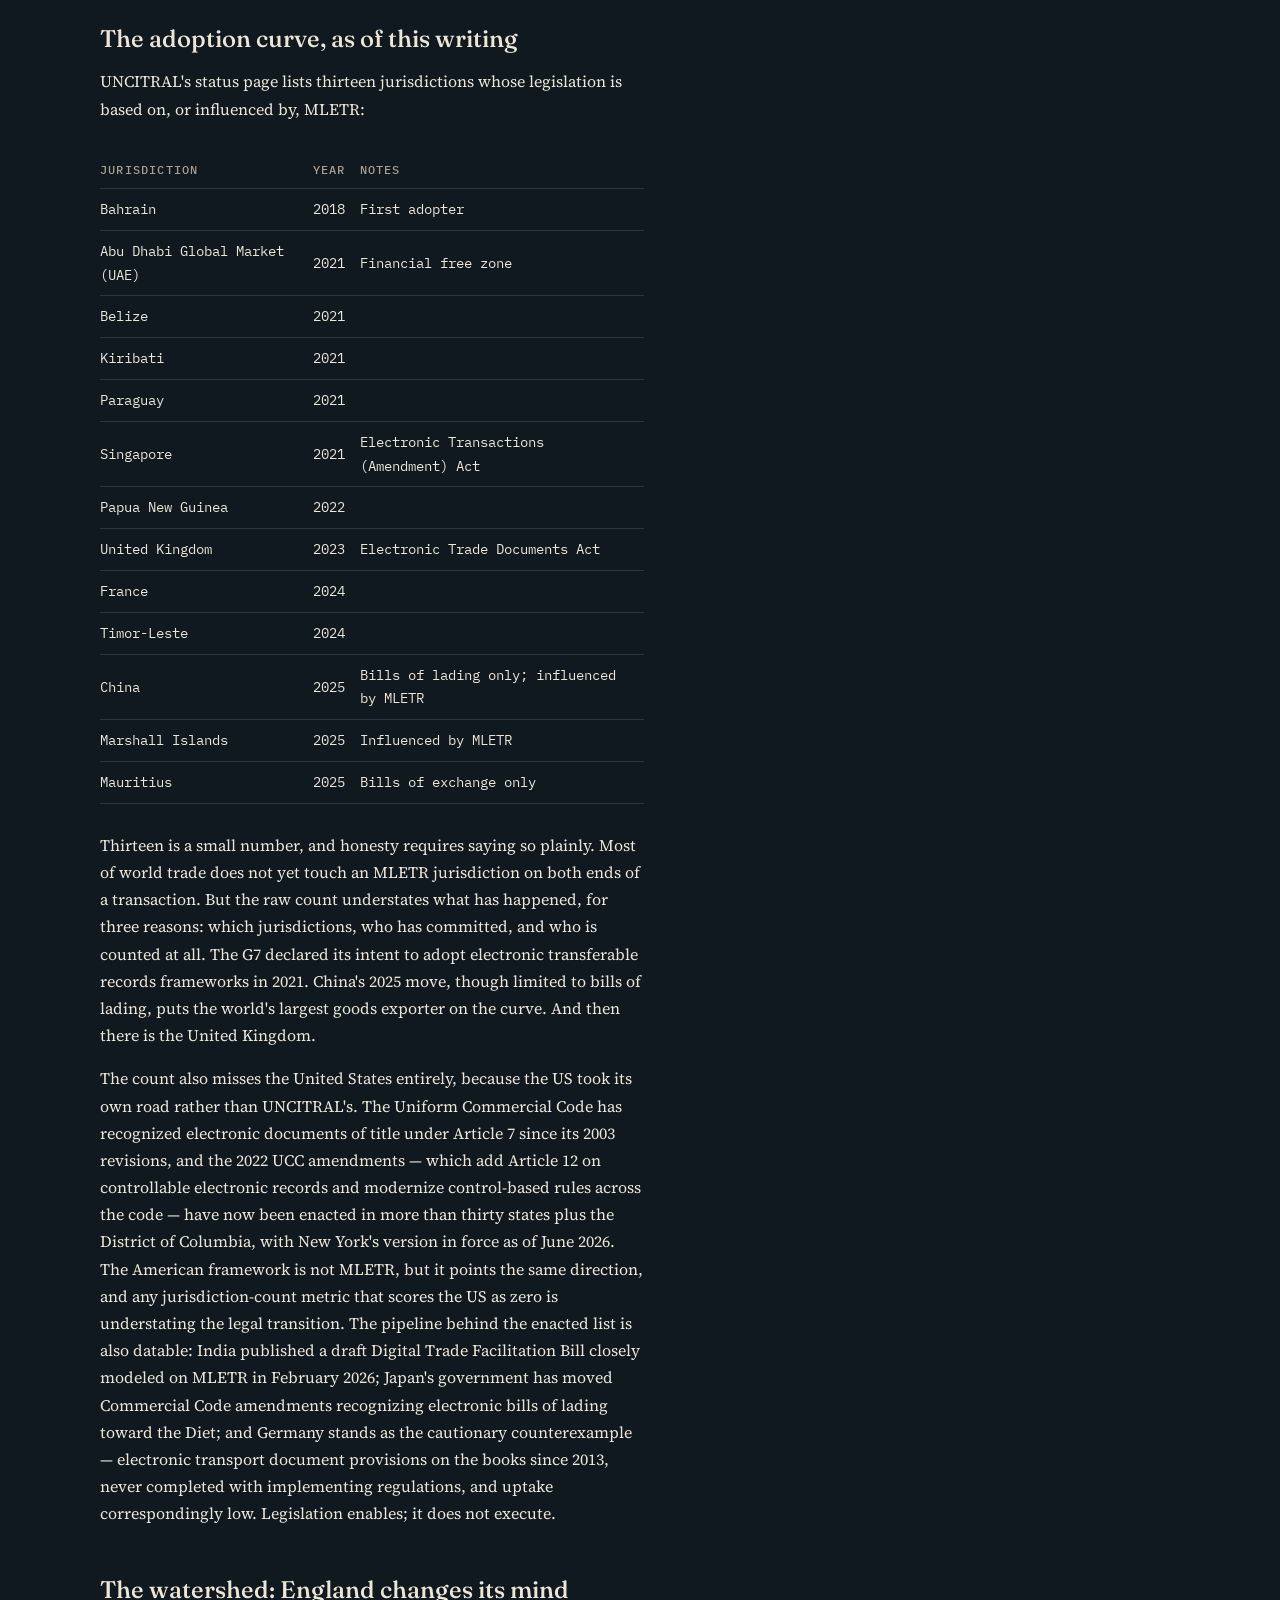
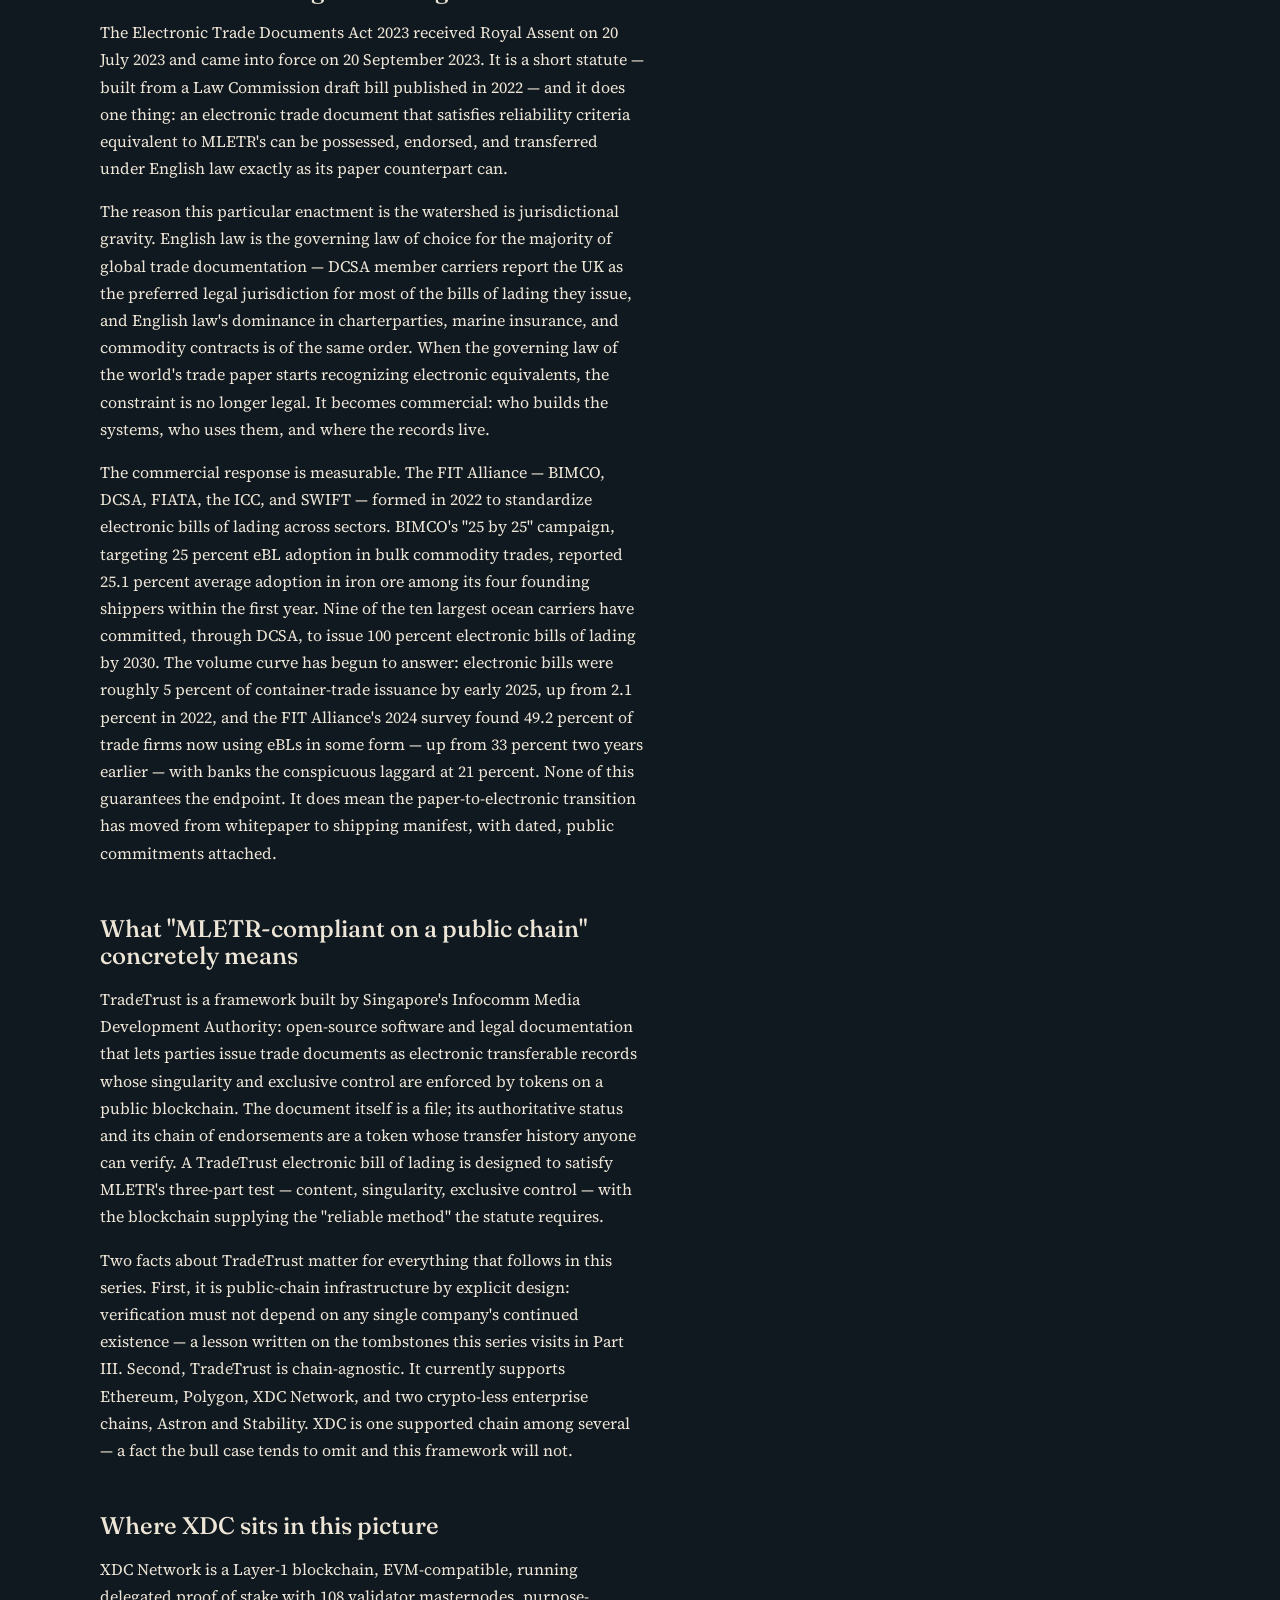
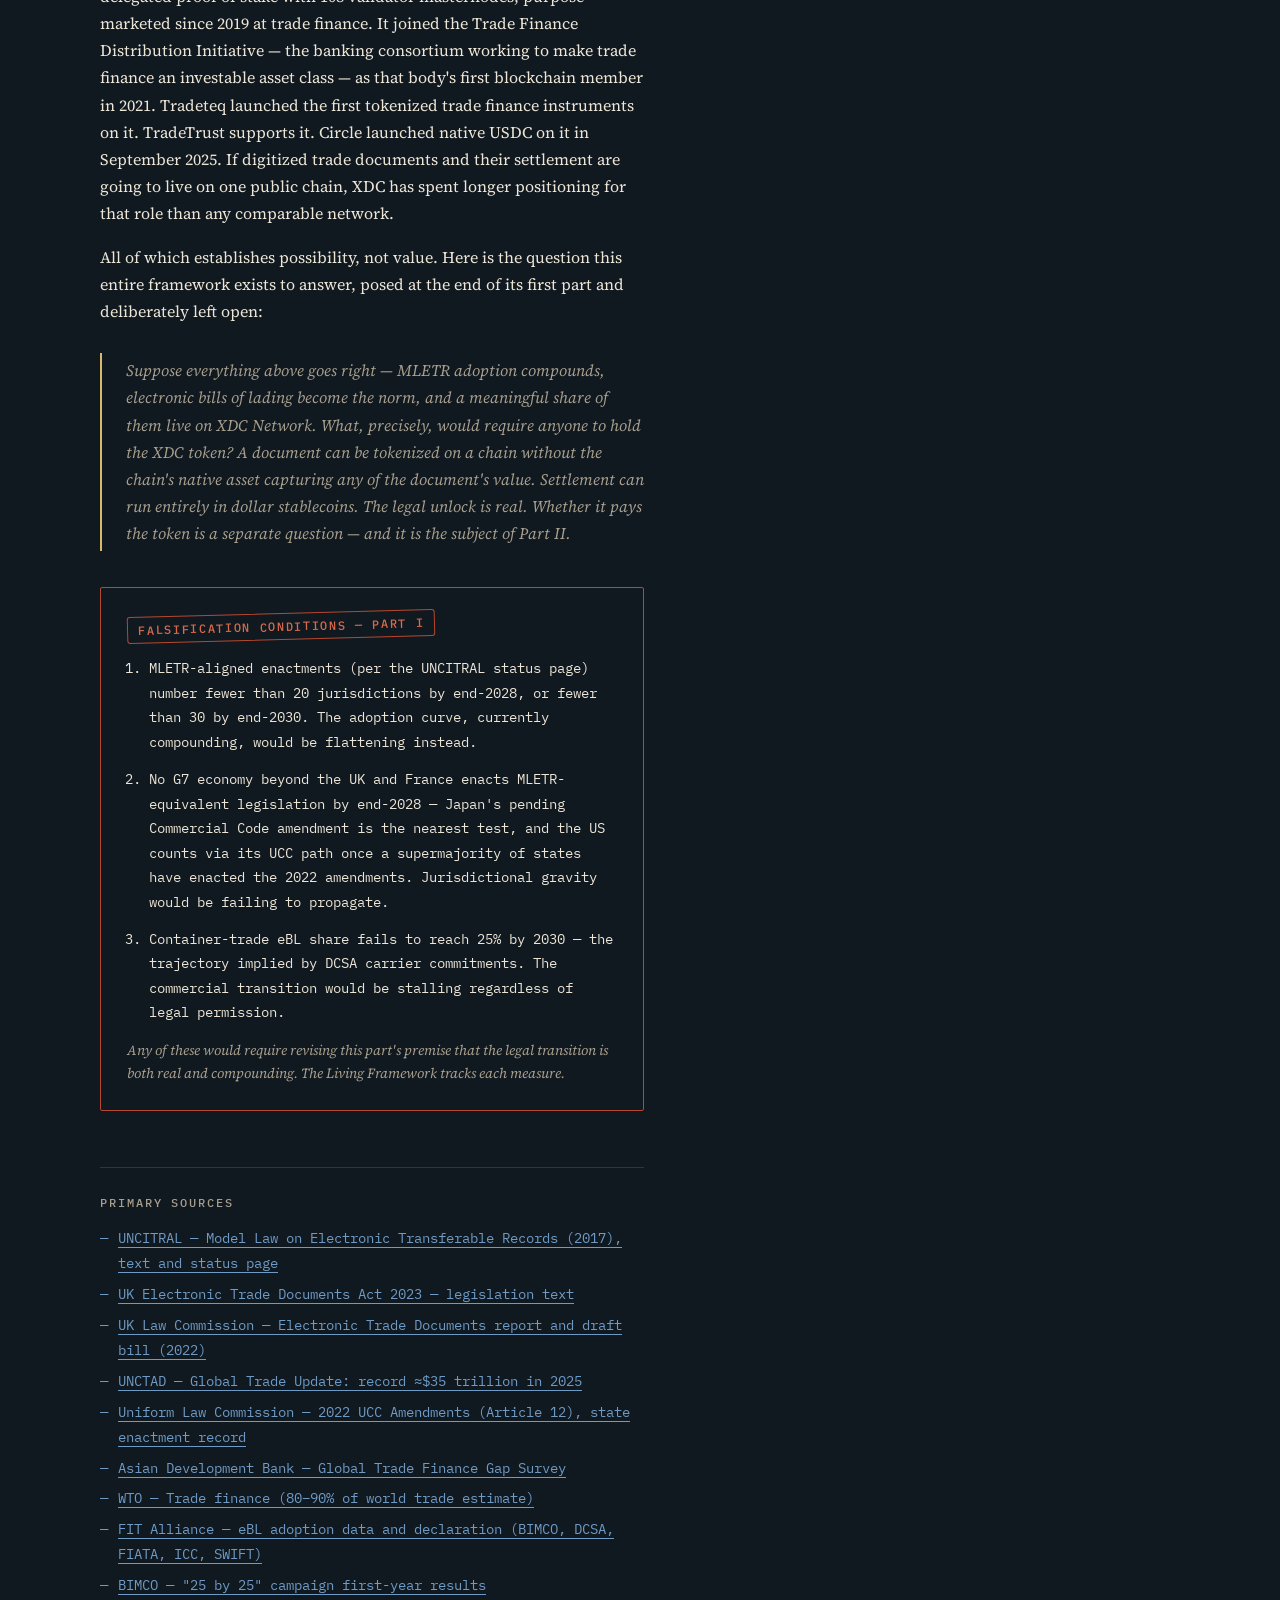
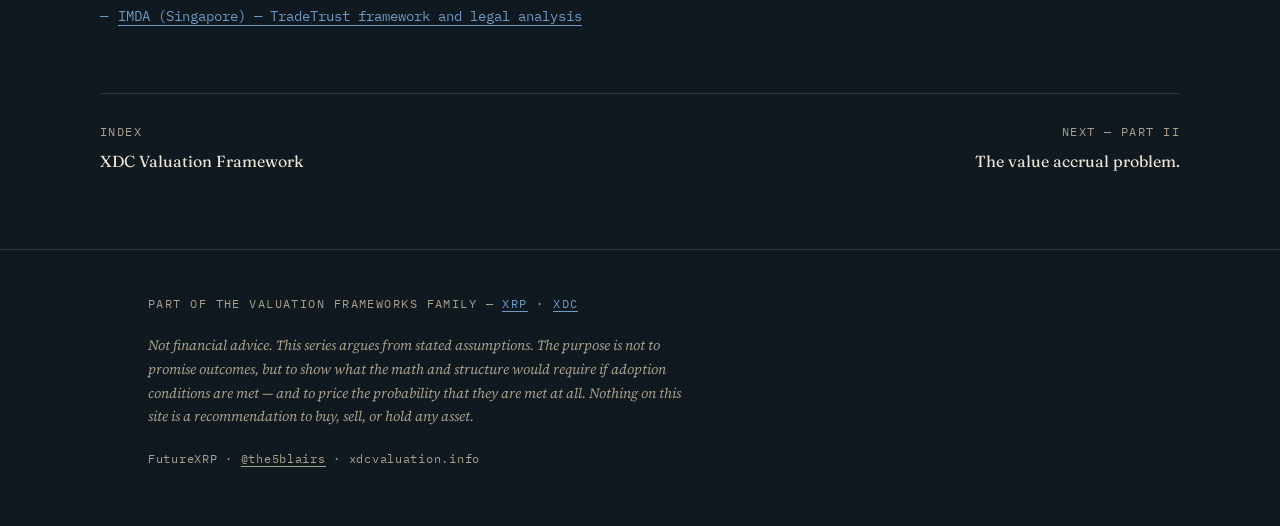
==== commit c589ec2c: "Full audit revision: re-verify every claim, update to October 2026 evidence Market and legal data: -" ====
--- a/part1/index.html
+++ b/part1/index.html
@@ -14,7 +14,7 @@
   <meta property="og:description" content="The bill of lading, MLETR, the UK Electronic Trade Documents Act 2023, and the jurisdiction-by-jurisdiction legal transition that makes electronic trade documents possible.">
   <meta property="og:url" content="https://xdcvaluation.info/part1/">
   <meta property="og:image" content="https://xdcvaluation.info/assets/og-image.png">
-  <meta property="article:published_time" content="2026-07-11">
+  <meta property="article:published_time" content="2026-10-16">
   <meta name="twitter:card" content="summary_large_image">
   <meta name="twitter:title" content="Part I — The four-hundred-year-old document.">
   <meta name="twitter:description" content="The bill of lading, MLETR, the ETDA 2023, and the legal transition that makes electronic trade documents possible.">
@@ -49,9 +49,9 @@
         <div class="stamp-row">
           <span class="stamp stamp-manila">Part I</span>
         </div>
-        <p class="kicker">Structural Analysis · Published 11 July 2026</p>
+        <p class="kicker">Structural Analysis · Published 16 October 2026</p>
         <h1>The four-hundred-year-old <em>document</em>.</h1>
-        <p class="dek">The bill of lading, and why paper still governs a $33 trillion market.</p>
+        <p class="dek">The bill of lading, and why paper still governs a $35 trillion market.</p>
         <div class="panel panel-conditional">
           <span class="panel-label">Conditional analysis</span>
           <p>This series argues from stated assumptions. The purpose is not to promise outcomes, but to show what the math and structure would require if adoption conditions are met — and to price the probability that they are met at all.</p>
@@ -73,11 +73,11 @@
 
         <h2>The scale of what the paper governs</h2>
 
-        <p>Global trade reached a record $33 trillion in 2024 — roughly $25 trillion in goods and $8 trillion in services, by UNCTAD's accounting. The WTO and ICC estimate that 80 to 90 percent of world trade relies on some form of trade finance: letters of credit, documentary collections, guarantees, receivables finance. Nearly all of it is document-driven, and most of those documents are still paper.</p>
+        <p>Global trade reached a record $33 trillion in 2024 and kept climbing: UNCTAD puts 2025 at roughly $35 trillion — about $27 trillion in goods and $8 trillion in services, growth of nearly 7.5 percent in a single year. The WTO and ICC estimate that 80 to 90 percent of world trade relies on some form of trade finance: letters of credit, documentary collections, guarantees, receivables finance. Nearly all of it is document-driven, and most of those documents are still paper.</p>
 
         <p>The cost of that friction lands unevenly. The Asian Development Bank's Global Trade Finance Gap Survey puts the measured gap — trade finance that was requested and rejected — at $2.5 trillion, a figure that has held stubbornly across survey cycles. Forty-one percent of trade finance requests from small and medium enterprises are rejected. Paper is a meaningful part of why: a document-checking process that costs a bank several hundred dollars per transaction prices small tickets out of the market entirely. The gap is not evenly distributed pain; it is a structural exclusion of smaller firms in developing economies from the working capital that trade requires.</p>
 
-        <blockquote>A four-century-old legal technology — possession of paper as proof of title — is the binding constraint on a $33 trillion system. That constraint is now being removed, jurisdiction by jurisdiction, on a schedule you can look up.</blockquote>
+        <blockquote>A four-century-old legal technology — possession of paper as proof of title — is the binding constraint on a $35 trillion system. That constraint is now being removed, jurisdiction by jurisdiction, on a schedule you can look up.</blockquote>
 
         <h2>MLETR: the legal unlock</h2>
 
@@ -114,7 +114,9 @@
         </table>
         </div>
 
-        <p>Thirteen is a small number, and honesty requires saying so plainly. Most of world trade does not yet touch an MLETR jurisdiction on both ends of a transaction. But the raw count understates what has happened, for two reasons: which jurisdictions, and who has committed. The G7 declared its intent to adopt electronic transferable records frameworks in 2021. China's 2025 move, though limited to bills of lading, puts the world's largest goods exporter on the curve. And then there is the United Kingdom.</p>
+        <p>Thirteen is a small number, and honesty requires saying so plainly. Most of world trade does not yet touch an MLETR jurisdiction on both ends of a transaction. But the raw count understates what has happened, for three reasons: which jurisdictions, who has committed, and who is counted at all. The G7 declared its intent to adopt electronic transferable records frameworks in 2021. China's 2025 move, though limited to bills of lading, puts the world's largest goods exporter on the curve. And then there is the United Kingdom.</p>
+
+        <p>The count also misses the United States entirely, because the US took its own road rather than UNCITRAL's. The Uniform Commercial Code has recognized electronic documents of title under Article 7 since its 2003 revisions, and the 2022 UCC amendments — which add Article 12 on controllable electronic records and modernize control-based rules across the code — have now been enacted in more than thirty states plus the District of Columbia, with New York's version in force as of June 2026. The American framework is not MLETR, but it points the same direction, and any jurisdiction-count metric that scores the US as zero is understating the legal transition. The pipeline behind the enacted list is also datable: India published a draft Digital Trade Facilitation Bill closely modeled on MLETR in February 2026; Japan's government has moved Commercial Code amendments recognizing electronic bills of lading toward the Diet; and Germany stands as the cautionary counterexample — electronic transport document provisions on the books since 2013, never completed with implementing regulations, and uptake correspondingly low. Legislation enables; it does not execute.</p>
 
         <h2>The watershed: England changes its mind</h2>
 
@@ -122,7 +124,7 @@
 
         <p>The reason this particular enactment is the watershed is jurisdictional gravity. English law is the governing law of choice for the majority of global trade documentation — DCSA member carriers report the UK as the preferred legal jurisdiction for most of the bills of lading they issue, and English law's dominance in charterparties, marine insurance, and commodity contracts is of the same order. When the governing law of the world's trade paper starts recognizing electronic equivalents, the constraint is no longer legal. It becomes commercial: who builds the systems, who uses them, and where the records live.</p>
 
-        <p>The commercial response is measurable. The FIT Alliance — BIMCO, DCSA, FIATA, the ICC, and SWIFT — formed in 2022 to standardize electronic bills of lading across sectors. BIMCO's "25 by 25" campaign, targeting 25 percent eBL adoption in bulk commodity trades, reported 25.1 percent average adoption in iron ore among its four founding shippers within the first year. Nine of the ten largest ocean carriers have committed, through DCSA, to issue 100 percent electronic bills of lading by 2030. None of this guarantees the endpoint. It does mean the paper-to-electronic transition has moved from whitepaper to shipping manifest, with dated, public commitments attached.</p>
+        <p>The commercial response is measurable. The FIT Alliance — BIMCO, DCSA, FIATA, the ICC, and SWIFT — formed in 2022 to standardize electronic bills of lading across sectors. BIMCO's "25 by 25" campaign, targeting 25 percent eBL adoption in bulk commodity trades, reported 25.1 percent average adoption in iron ore among its four founding shippers within the first year. Nine of the ten largest ocean carriers have committed, through DCSA, to issue 100 percent electronic bills of lading by 2030. The volume curve has begun to answer: electronic bills were roughly 5 percent of container-trade issuance by early 2025, up from 2.1 percent in 2022, and the FIT Alliance's 2024 survey found 49.2 percent of trade firms now using eBLs in some form — up from 33 percent two years earlier — with banks the conspicuous laggard at 21 percent. None of this guarantees the endpoint. It does mean the paper-to-electronic transition has moved from whitepaper to shipping manifest, with dated, public commitments attached.</p>
 
         <h2>What "MLETR-compliant on a public chain" concretely means</h2>
 
@@ -142,7 +144,7 @@
           <span class="stamp stamp-seal">Falsification conditions — Part I</span>
           <ol>
             <li>MLETR-aligned enactments (per the UNCITRAL status page) number fewer than 20 jurisdictions by end-2028, or fewer than 30 by end-2030. The adoption curve, currently compounding, would be flattening instead.</li>
-            <li>No G7 economy beyond the UK and France enacts MLETR-equivalent legislation by end-2028. Jurisdictional gravity would be failing to propagate.</li>
+            <li>No G7 economy beyond the UK and France enacts MLETR-equivalent legislation by end-2028 — Japan's pending Commercial Code amendment is the nearest test, and the US counts via its UCC path once a supermajority of states have enacted the 2022 amendments. Jurisdictional gravity would be failing to propagate.</li>
             <li>Container-trade eBL share fails to reach 25% by 2030 — the trajectory implied by DCSA carrier commitments. The commercial transition would be stalling regardless of legal permission.</li>
           </ol>
           <p class="falsification-note">Any of these would require revising this part's premise that the legal transition is both real and compounding. The Living Framework tracks each measure.</p>
@@ -154,7 +156,8 @@
             <li><a href="https://uncitral.un.org/en/texts/ecommerce/modellaw/electronic_transferable_records" rel="noopener">UNCITRAL — Model Law on Electronic Transferable Records (2017), text and status page</a></li>
             <li><a href="https://www.legislation.gov.uk/ukpga/2023/38" rel="noopener">UK Electronic Trade Documents Act 2023 — legislation text</a></li>
             <li><a href="https://lawcom.gov.uk/project/electronic-trade-documents/" rel="noopener">UK Law Commission — Electronic Trade Documents report and draft bill (2022)</a></li>
-            <li><a href="https://unctad.org/news/global-trade-hits-record-33-trillion-2024-driven-services-and-developing-economies" rel="noopener">UNCTAD — Global trade hits record $33 trillion in 2024</a></li>
+            <li><a href="https://unctad.org/publication/global-trade-update-december-2025-global-trade-poised-record-breaking-2025-flows" rel="noopener">UNCTAD — Global Trade Update: record ≈$35 trillion in 2025</a></li>
+            <li><a href="https://www.uniformlaws.org/committees/community-home?CommunityKey=1457c422-ddb7-40b0-8c76-39a1991651ac" rel="noopener">Uniform Law Commission — 2022 UCC Amendments (Article 12), state enactment record</a></li>
             <li><a href="https://www.adb.org/publications/adb-global-trade-finance-gap-survey" rel="noopener">Asian Development Bank — Global Trade Finance Gap Survey</a></li>
             <li><a href="https://www.wto.org/english/thewto_e/coher_e/tr_finance_e.htm" rel="noopener">WTO — Trade finance (80–90% of world trade estimate)</a></li>
             <li><a href="https://www.fit-alliance.org/" rel="noopener">FIT Alliance — eBL adoption data and declaration (BIMCO, DCSA, FIATA, ICC, SWIFT)</a></li>
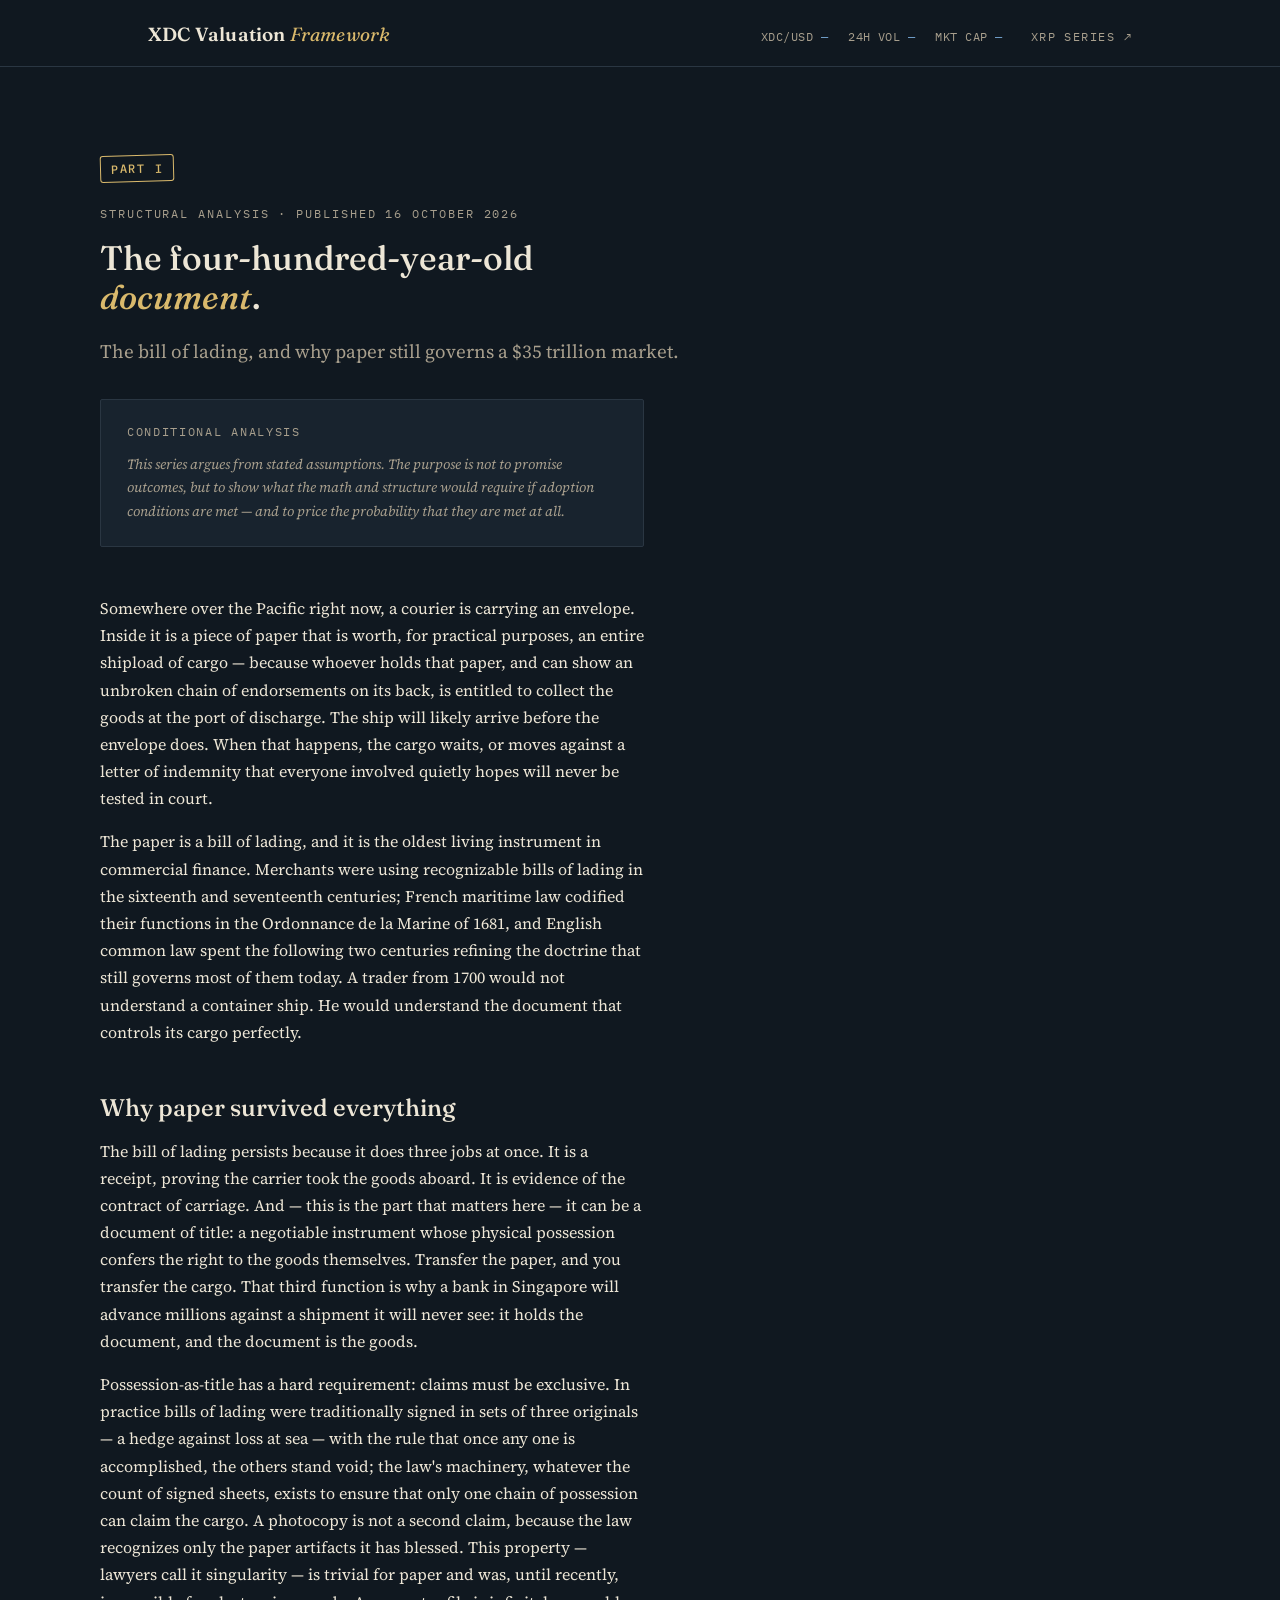
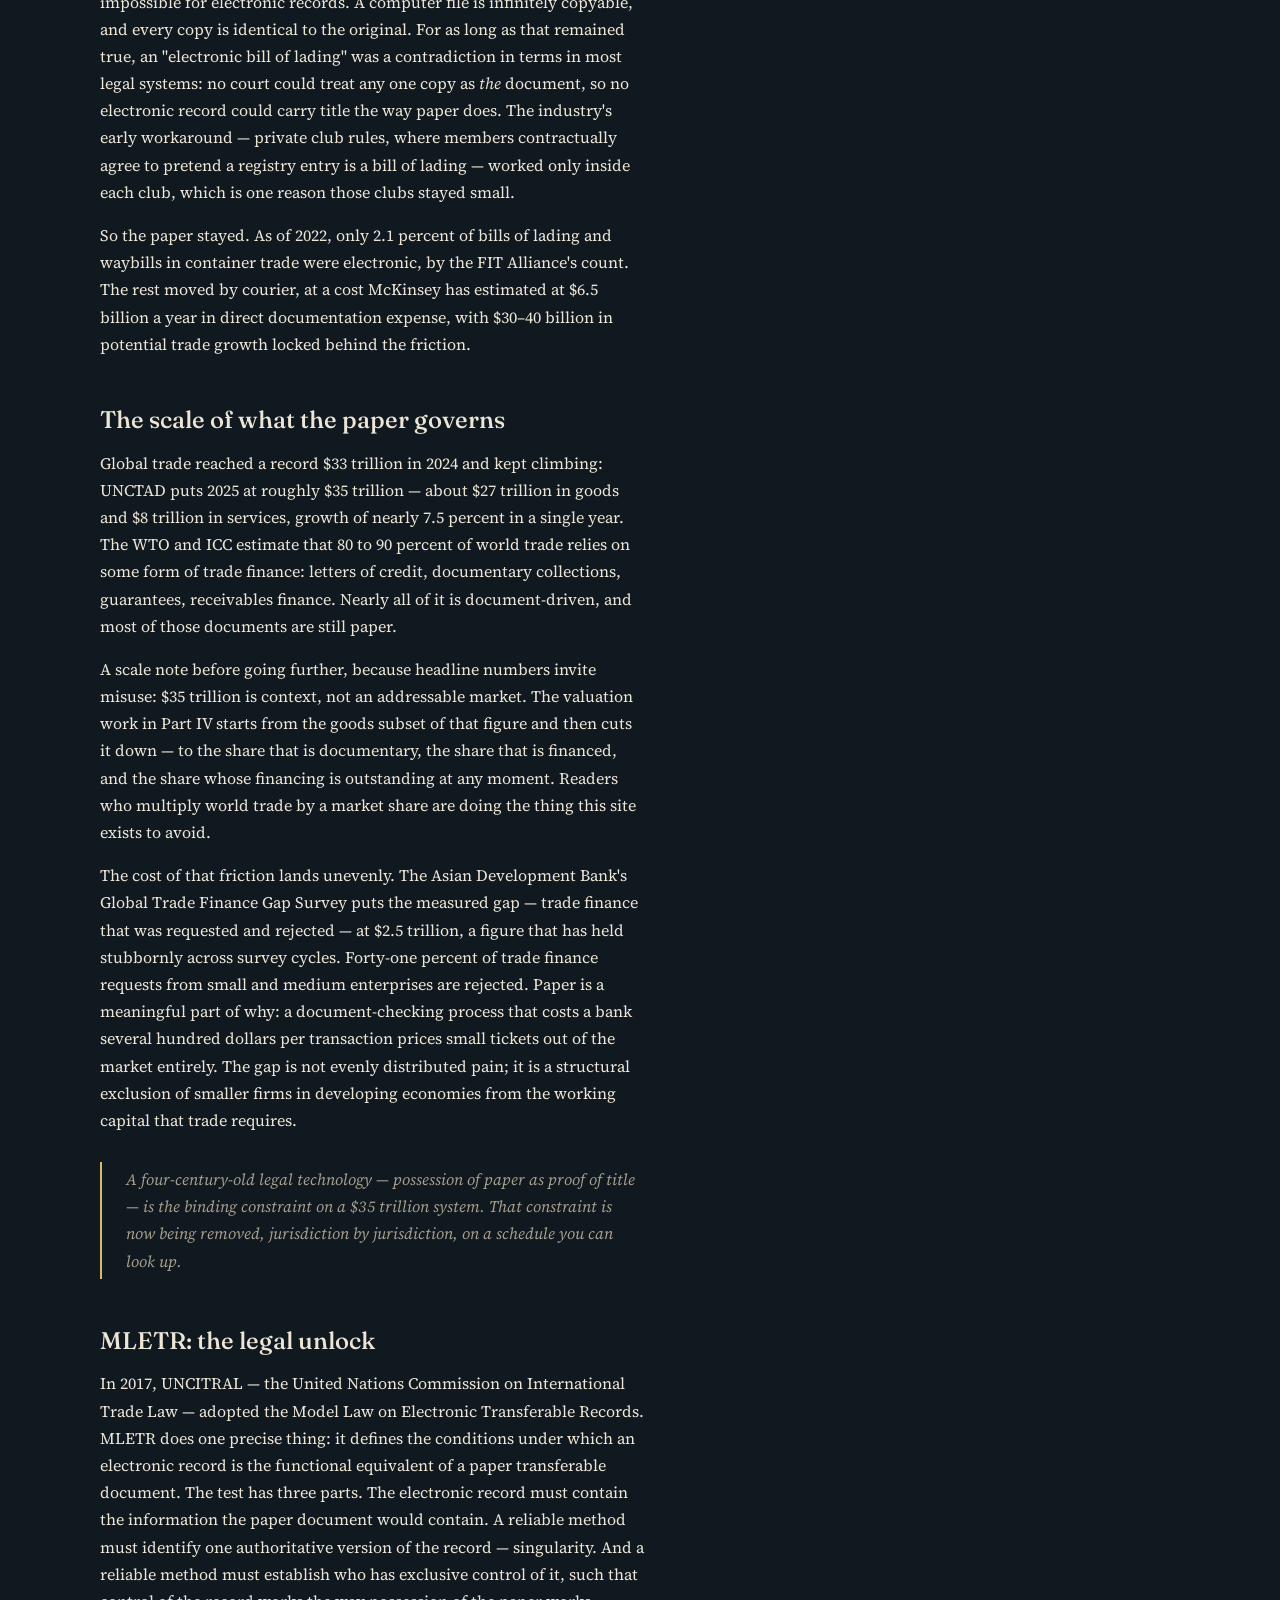
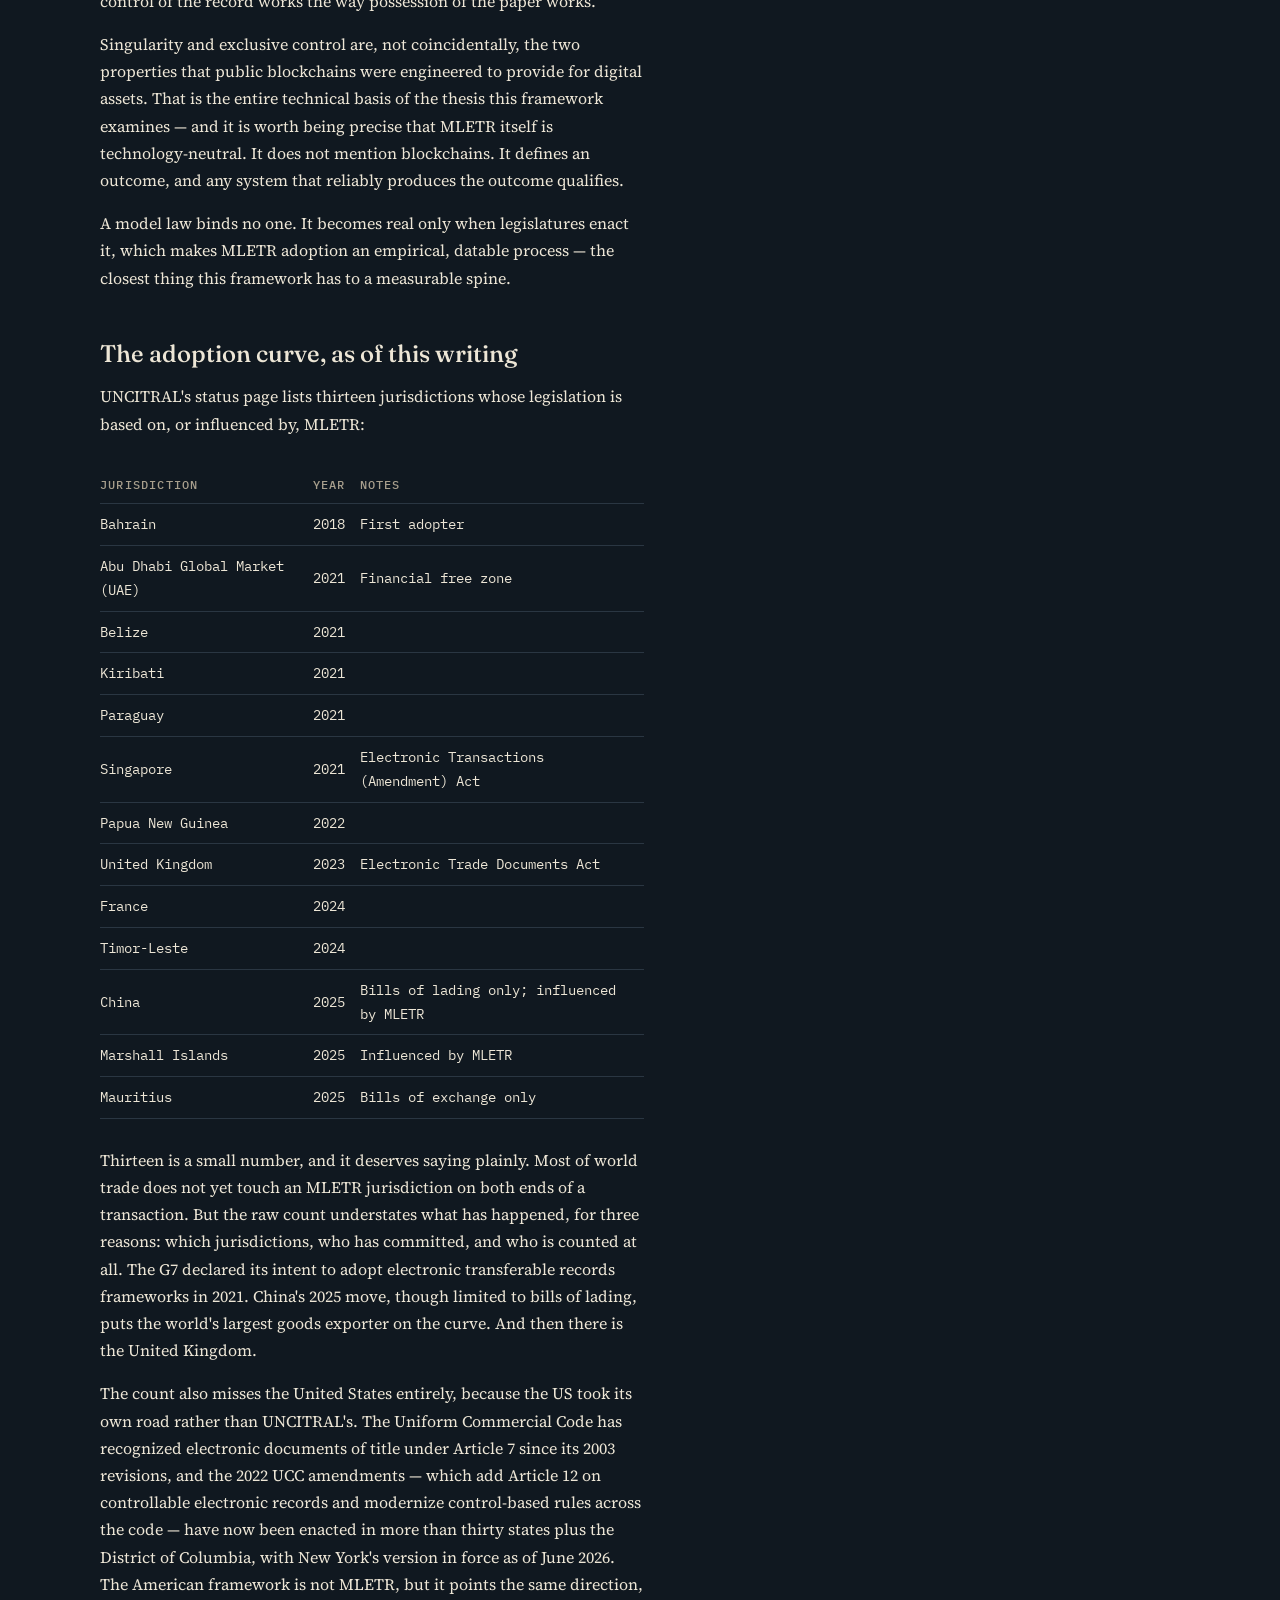
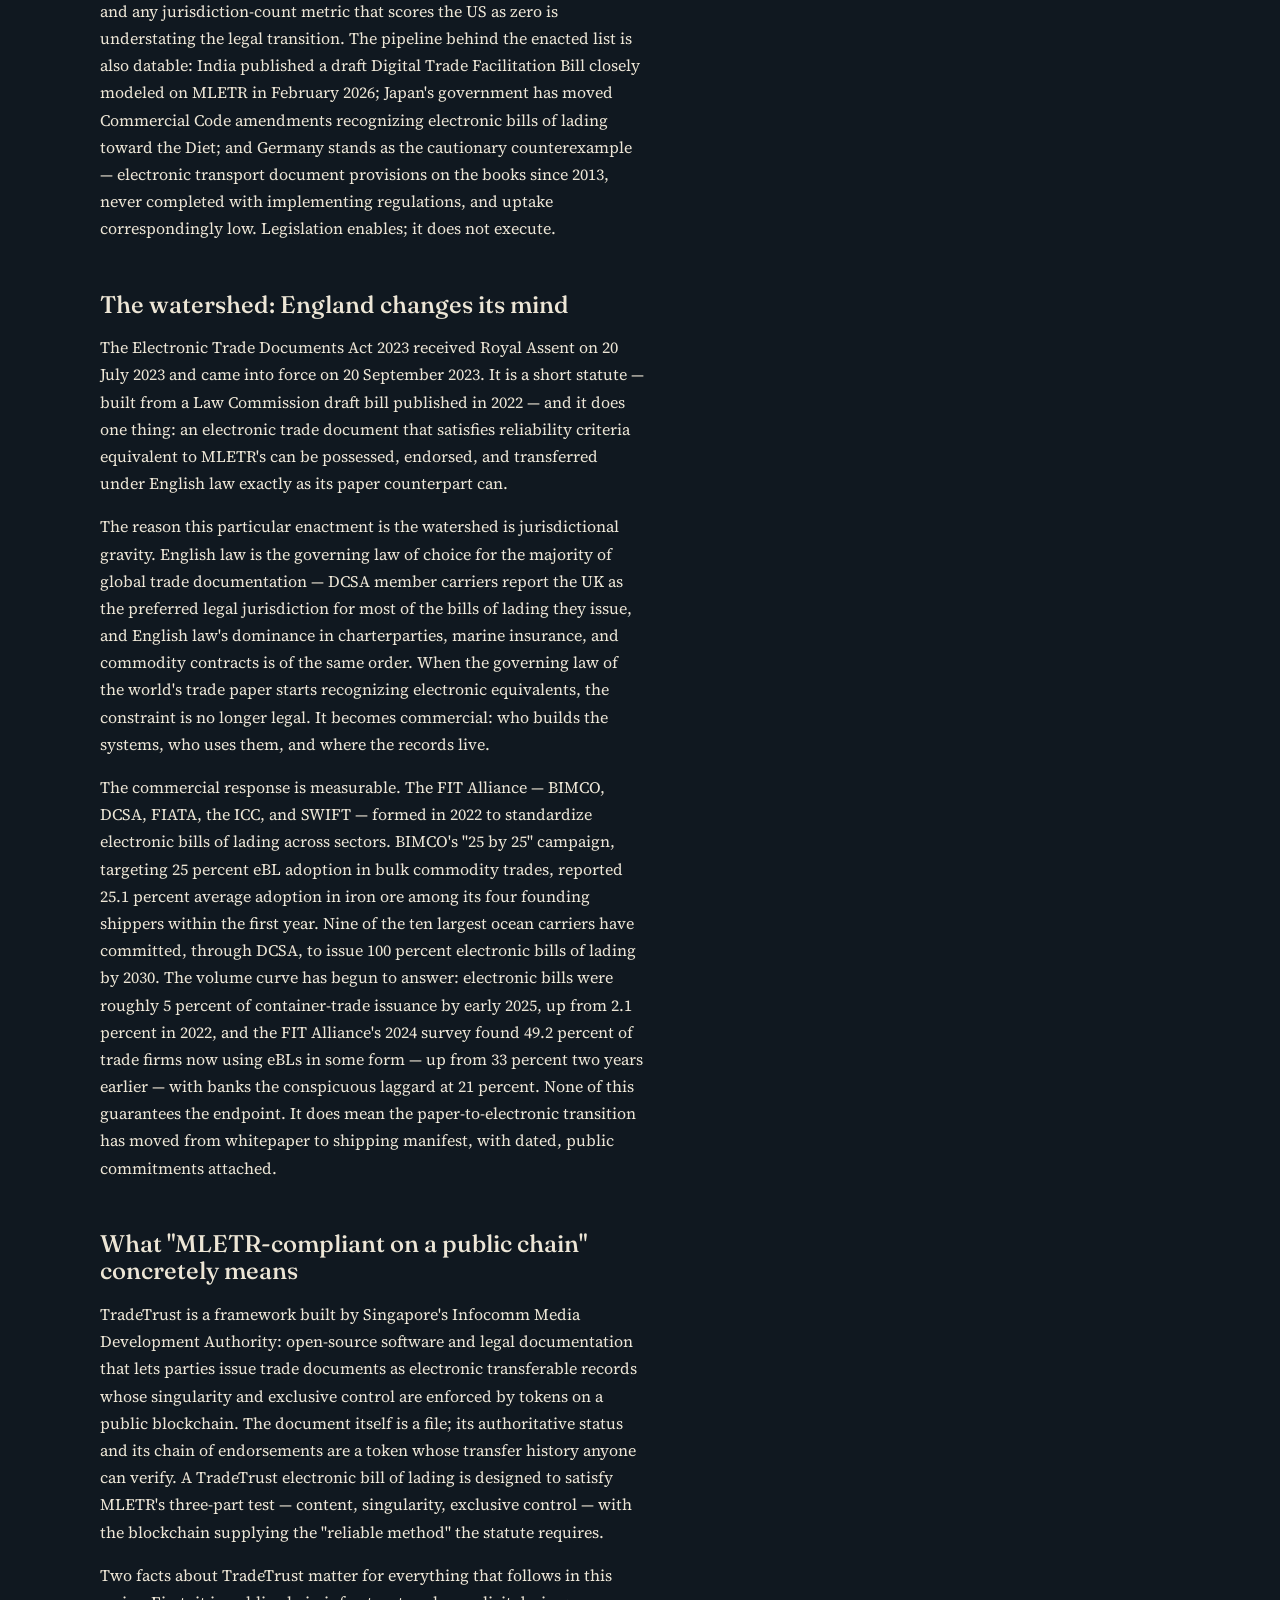
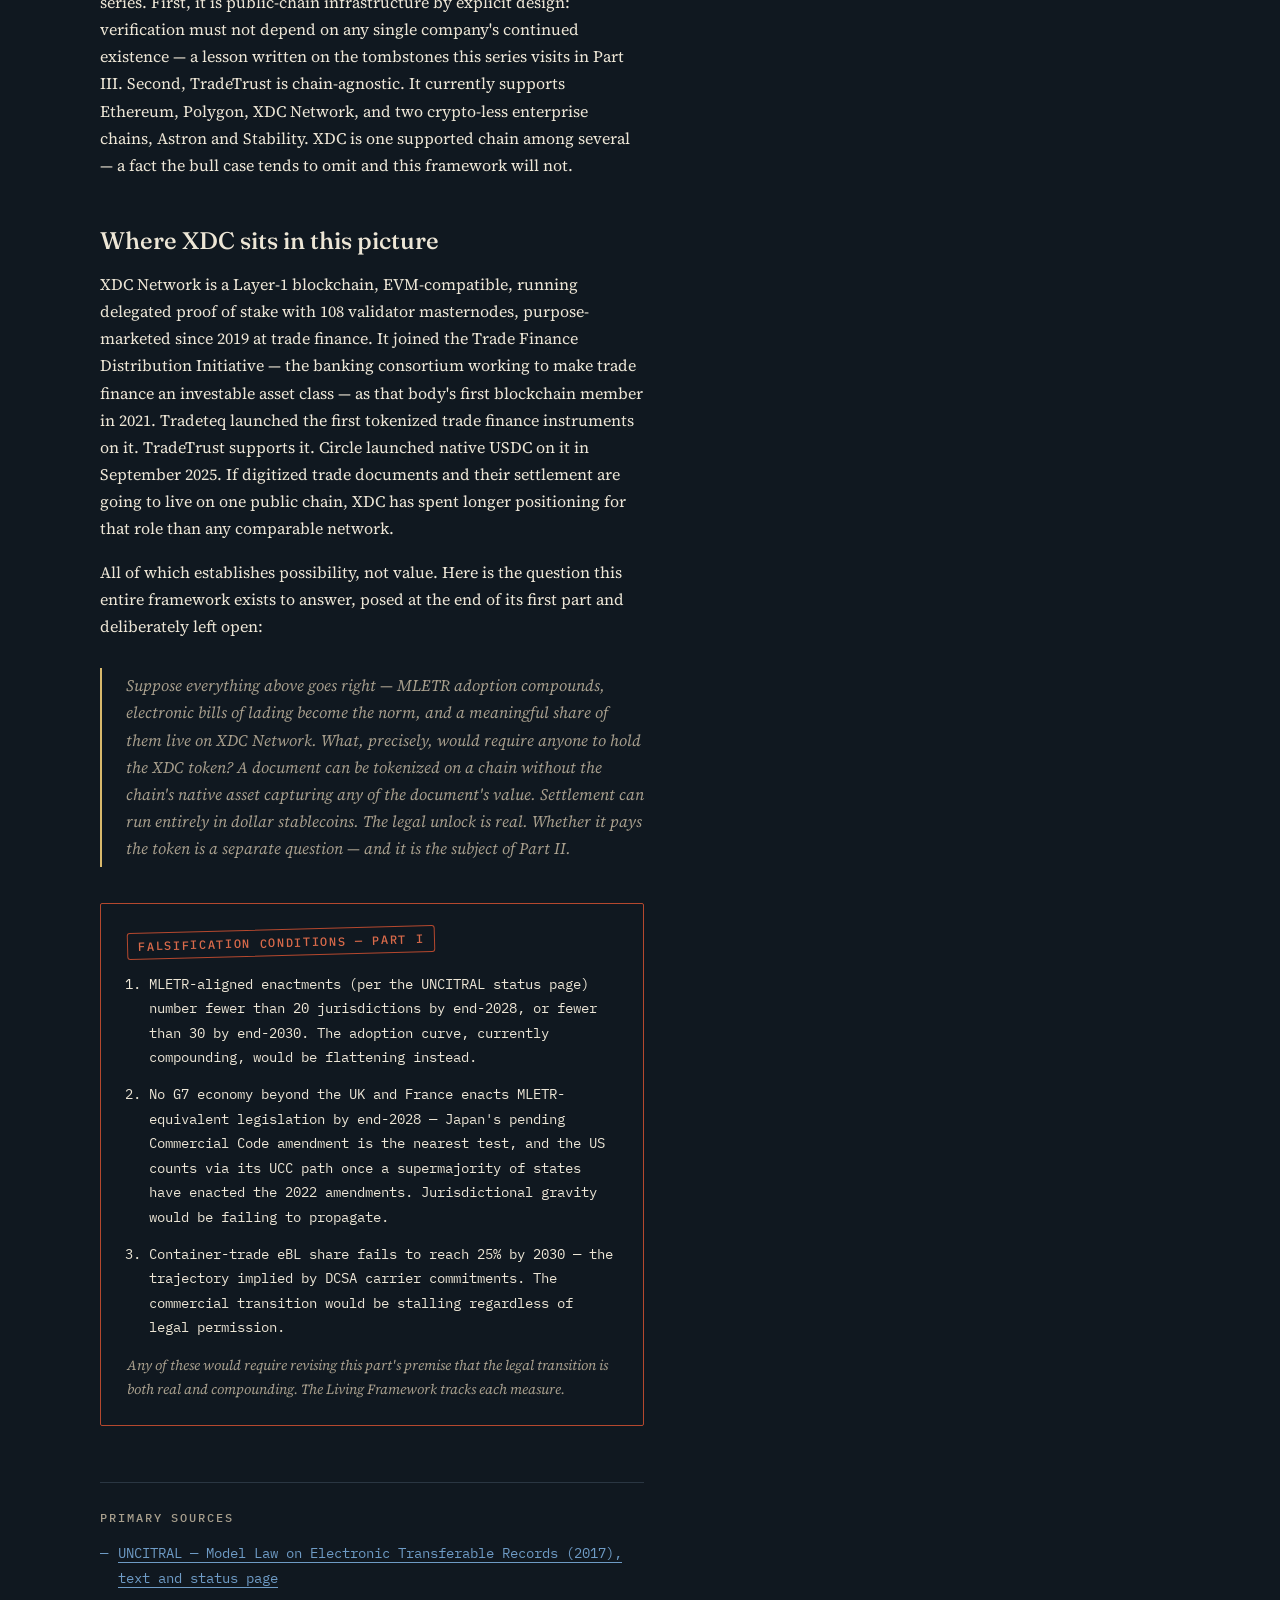
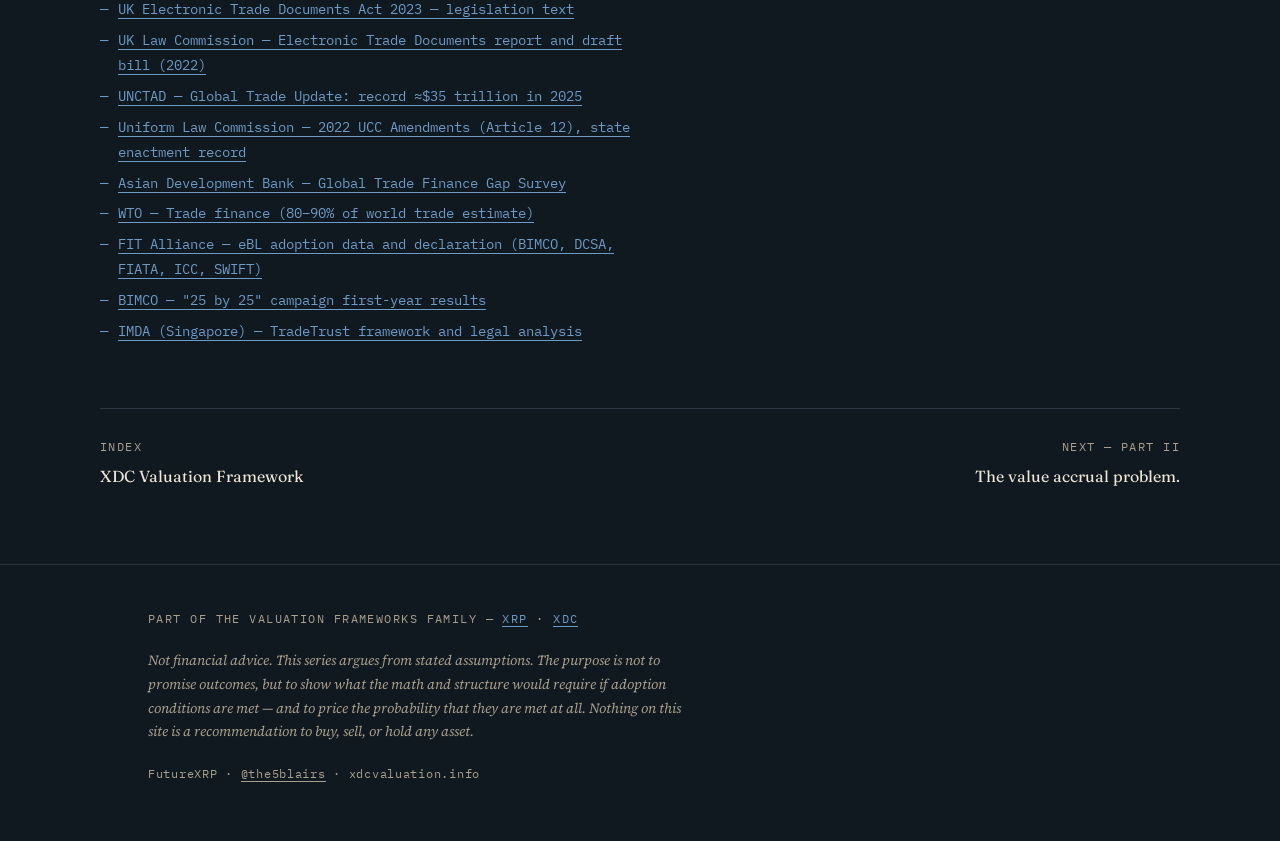
==== commit 7aaec62c: "Apply external review: stock-flow correction and corrected EV/Kelly The big one — Part IV treated a " ====
--- a/part1/index.html
+++ b/part1/index.html
@@ -67,13 +67,15 @@
 
         <p>The bill of lading persists because it does three jobs at once. It is a receipt, proving the carrier took the goods aboard. It is evidence of the contract of carriage. And — this is the part that matters here — it can be a document of title: a negotiable instrument whose physical possession confers the right to the goods themselves. Transfer the paper, and you transfer the cargo. That third function is why a bank in Singapore will advance millions against a shipment it will never see: it holds the document, and the document is the goods.</p>
 
-        <p>Possession-as-title has a hard requirement: there must be exactly one original. A photocopied bill of lading is not a second claim on the cargo, because the law only recognizes the paper artifact. This property — lawyers call it singularity — is trivial for paper and was, until recently, impossible for electronic records. A computer file is infinitely copyable, and every copy is identical to the original. For as long as that remained true, an "electronic bill of lading" was a contradiction in terms in most legal systems: no court could treat any one copy as <em>the</em> document, so no electronic record could carry title the way paper does. The industry's early workaround — private club rules, where members contractually agree to pretend a registry entry is a bill of lading — worked only inside each club, which is one reason those clubs stayed small.</p>
+        <p>Possession-as-title has a hard requirement: claims must be exclusive. In practice bills of lading were traditionally signed in sets of three originals — a hedge against loss at sea — with the rule that once any one is accomplished, the others stand void; the law's machinery, whatever the count of signed sheets, exists to ensure that only one chain of possession can claim the cargo. A photocopy is not a second claim, because the law recognizes only the paper artifacts it has blessed. This property — lawyers call it singularity — is trivial for paper and was, until recently, impossible for electronic records. A computer file is infinitely copyable, and every copy is identical to the original. For as long as that remained true, an "electronic bill of lading" was a contradiction in terms in most legal systems: no court could treat any one copy as <em>the</em> document, so no electronic record could carry title the way paper does. The industry's early workaround — private club rules, where members contractually agree to pretend a registry entry is a bill of lading — worked only inside each club, which is one reason those clubs stayed small.</p>
 
         <p>So the paper stayed. As of 2022, only 2.1 percent of bills of lading and waybills in container trade were electronic, by the FIT Alliance's count. The rest moved by courier, at a cost McKinsey has estimated at $6.5 billion a year in direct documentation expense, with $30–40 billion in potential trade growth locked behind the friction.</p>
 
         <h2>The scale of what the paper governs</h2>
 
         <p>Global trade reached a record $33 trillion in 2024 and kept climbing: UNCTAD puts 2025 at roughly $35 trillion — about $27 trillion in goods and $8 trillion in services, growth of nearly 7.5 percent in a single year. The WTO and ICC estimate that 80 to 90 percent of world trade relies on some form of trade finance: letters of credit, documentary collections, guarantees, receivables finance. Nearly all of it is document-driven, and most of those documents are still paper.</p>
+
+        <p>A scale note before going further, because headline numbers invite misuse: $35 trillion is context, not an addressable market. The valuation work in Part IV starts from the goods subset of that figure and then cuts it down — to the share that is documentary, the share that is financed, and the share whose financing is outstanding at any moment. Readers who multiply world trade by a market share are doing the thing this site exists to avoid.</p>
 
         <p>The cost of that friction lands unevenly. The Asian Development Bank's Global Trade Finance Gap Survey puts the measured gap — trade finance that was requested and rejected — at $2.5 trillion, a figure that has held stubbornly across survey cycles. Forty-one percent of trade finance requests from small and medium enterprises are rejected. Paper is a meaningful part of why: a document-checking process that costs a bank several hundred dollars per transaction prices small tickets out of the market entirely. The gap is not evenly distributed pain; it is a structural exclusion of smaller firms in developing economies from the working capital that trade requires.</p>
 
@@ -114,7 +116,7 @@
         </table>
         </div>
 
-        <p>Thirteen is a small number, and honesty requires saying so plainly. Most of world trade does not yet touch an MLETR jurisdiction on both ends of a transaction. But the raw count understates what has happened, for three reasons: which jurisdictions, who has committed, and who is counted at all. The G7 declared its intent to adopt electronic transferable records frameworks in 2021. China's 2025 move, though limited to bills of lading, puts the world's largest goods exporter on the curve. And then there is the United Kingdom.</p>
+        <p>Thirteen is a small number, and it deserves saying plainly. Most of world trade does not yet touch an MLETR jurisdiction on both ends of a transaction. But the raw count understates what has happened, for three reasons: which jurisdictions, who has committed, and who is counted at all. The G7 declared its intent to adopt electronic transferable records frameworks in 2021. China's 2025 move, though limited to bills of lading, puts the world's largest goods exporter on the curve. And then there is the United Kingdom.</p>
 
         <p>The count also misses the United States entirely, because the US took its own road rather than UNCITRAL's. The Uniform Commercial Code has recognized electronic documents of title under Article 7 since its 2003 revisions, and the 2022 UCC amendments — which add Article 12 on controllable electronic records and modernize control-based rules across the code — have now been enacted in more than thirty states plus the District of Columbia, with New York's version in force as of June 2026. The American framework is not MLETR, but it points the same direction, and any jurisdiction-count metric that scores the US as zero is understating the legal transition. The pipeline behind the enacted list is also datable: India published a draft Digital Trade Facilitation Bill closely modeled on MLETR in February 2026; Japan's government has moved Commercial Code amendments recognizing electronic bills of lading toward the Diet; and Germany stands as the cautionary counterexample — electronic transport document provisions on the books since 2013, never completed with implementing regulations, and uptake correspondingly low. Legislation enables; it does not execute.</p>
 
